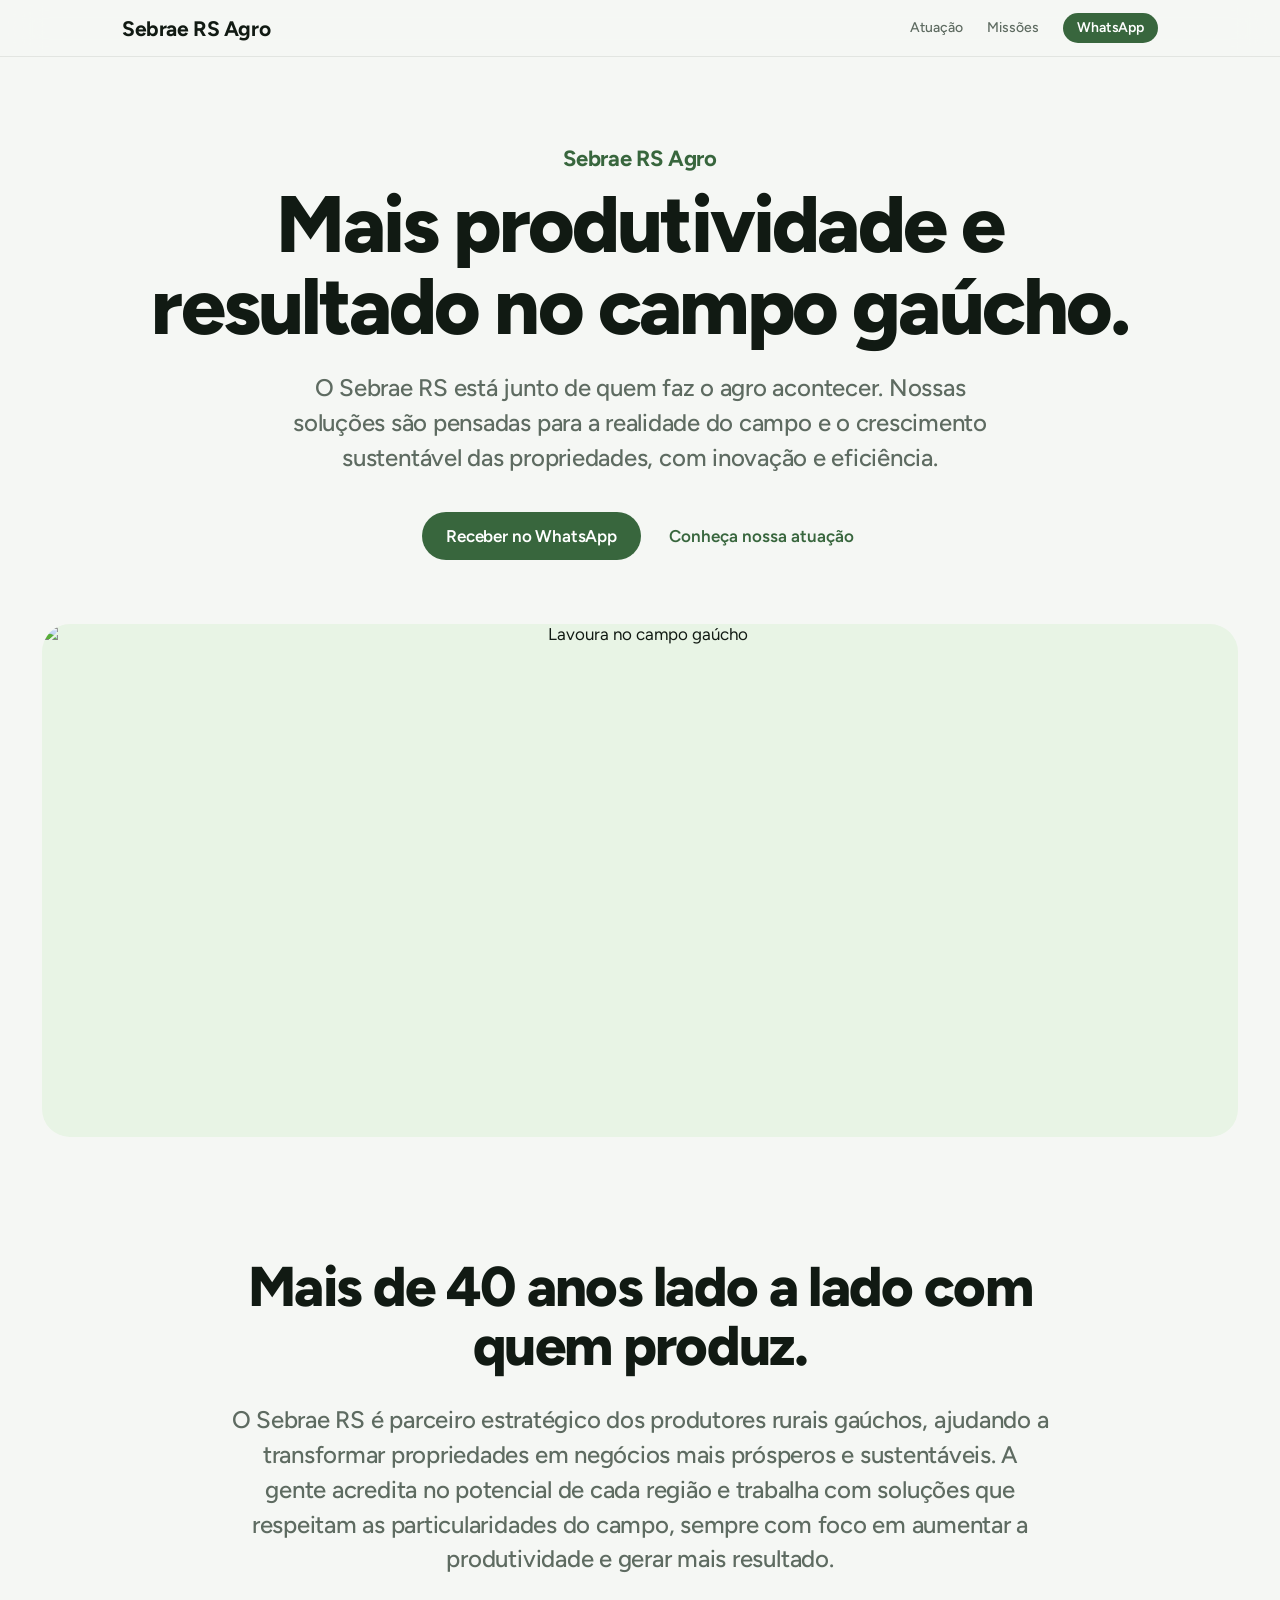
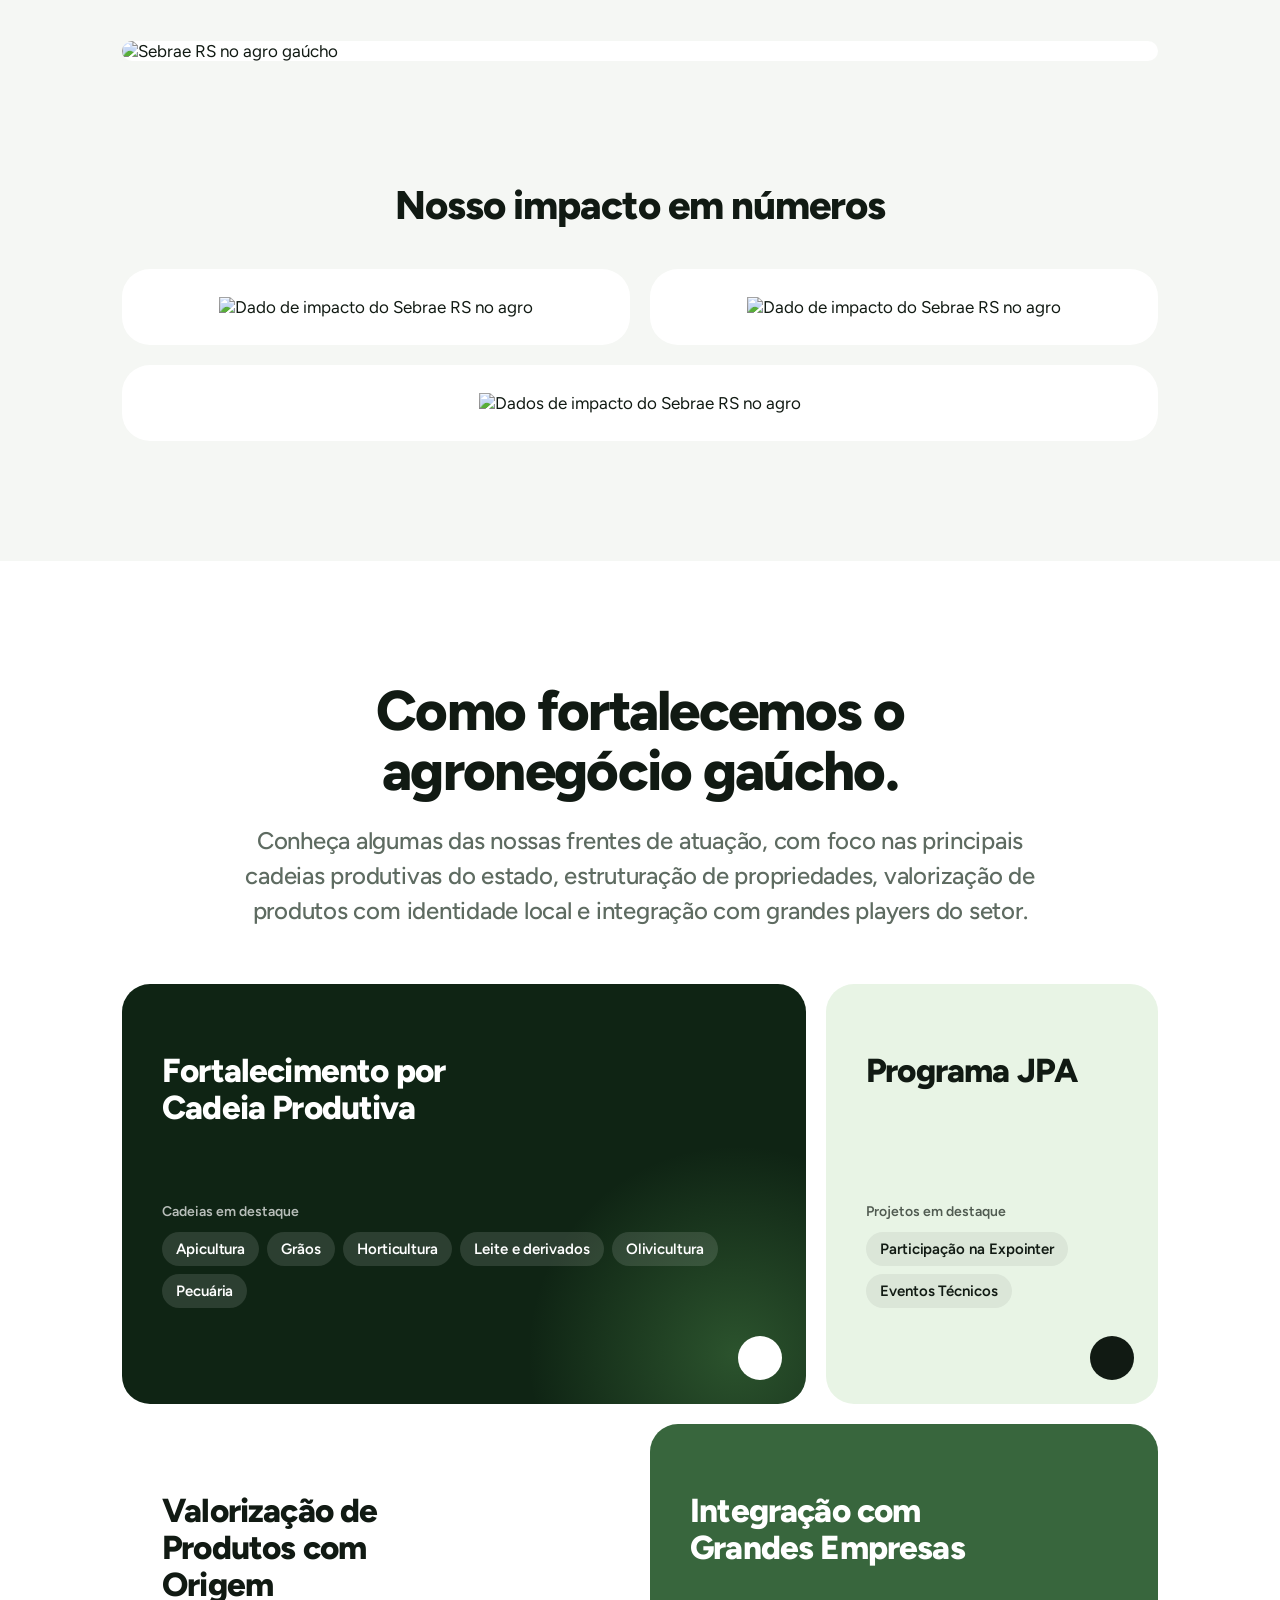
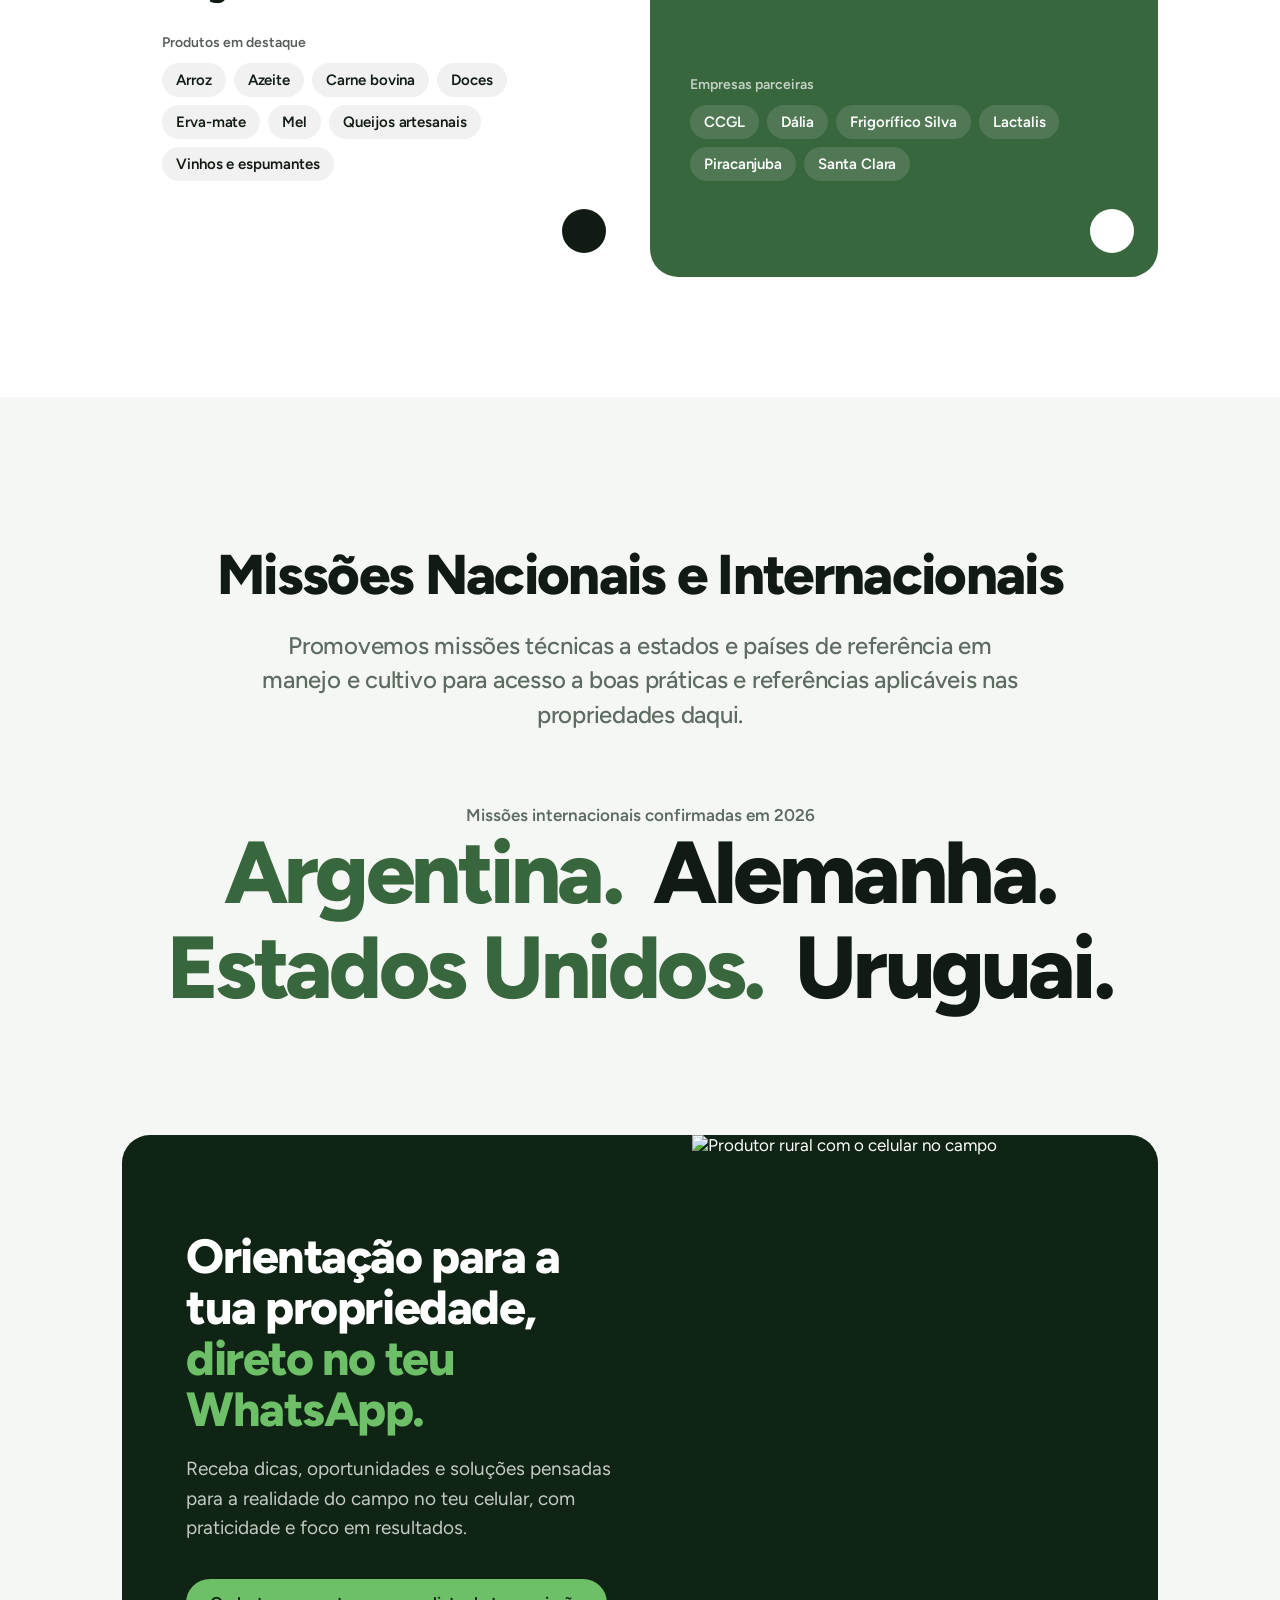
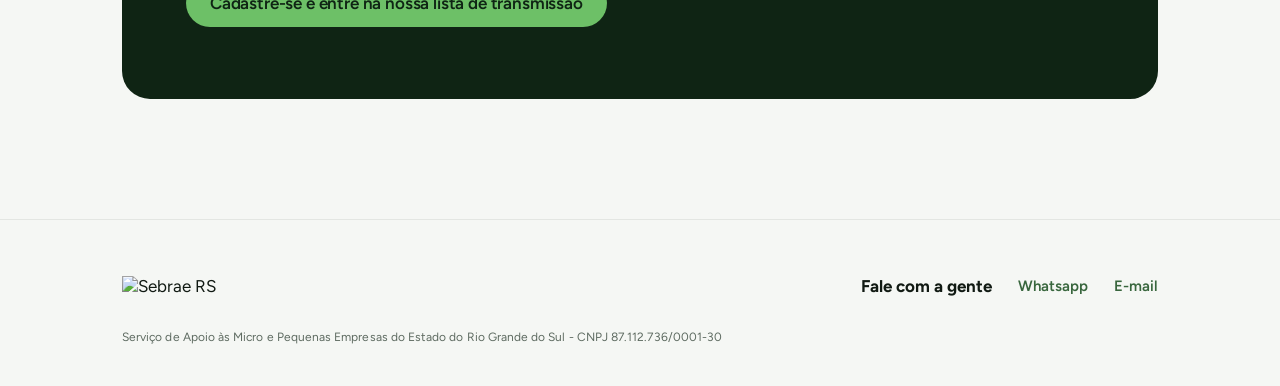
==== index.html @ f60aa575 "Add files via upload" ====
<!DOCTYPE html>
<html lang="pt-BR">
<head>
  <meta charset="UTF-8">
  <meta name="viewport" content="width=device-width, initial-scale=1">
  <title>Sebrae RS Agro</title>
  <meta name="description" content="Mais produtividade e resultado no campo gaúcho. O Sebrae RS está junto de quem faz o agro acontecer.">
  <link rel="preconnect" href="https://fonts.googleapis.com">
  <link rel="stylesheet" href="https://cdn.jsdelivr.net/npm/@phosphor-icons/web@2.1.1/src/regular/style.css">
  <link rel="stylesheet" href="https://cdn.jsdelivr.net/npm/@phosphor-icons/web@2.1.1/src/fill/style.css">
  <link rel="stylesheet" href="assets/css/style.css">
</head>
<body>
<div class="agr-lp">

  <!-- NAV LOCAL -->
  <nav class="agr-nav" aria-label="Navegação da página">
    <div class="agr-wrap agr-nav__in">
      <span class="agr-nav__title">Sebrae RS Agro</span>
      <div class="agr-nav__links">
        <a href="#agr-atuacao">Atuação</a>
        <a href="#agr-missoes">Missões</a>
        <a class="agr-btn" href="#agr-whatsapp">WhatsApp</a>
      </div>
    </div>
  </nav>

  <!-- HERO -->
  <header class="agr-hero">
    <div class="agr-wrap">
      <p class="agr-kicker">Sebrae RS Agro</p>
      <h1 class="agr-display">Mais produtividade e resultado no campo gaúcho.</h1>
      <p class="agr-lead">O Sebrae RS está junto de quem faz o agro acontecer. Nossas soluções são pensadas para a realidade do campo e o crescimento sustentável das propriedades, com inovação e eficiência.</p>
      <div class="agr-hero__ctas">
        <a class="agr-btn" href="#agr-whatsapp">Receber no WhatsApp</a>
        <a class="agr-link" href="#agr-atuacao"><span>Conheça nossa atuação</span><i class="ph ph-caret-right"></i></a>
      </div>
    </div>
    <div class="agr-hero__media">
      <div class="agr-hero__img">
        <img src="https://conhecimento.sebraers.com.br/wp-content/uploads/2026/08/AdobeStock_162456369-02-1.png" alt="Lavoura no campo gaúcho" fetchpriority="high">
      </div>
    </div>
  </header>

  <!-- 40 ANOS -->
  <section class="agr-sec">
    <div class="agr-wrap">
      <div class="agr-about__text agr-center agr-reveal">
        <h2 class="agr-title">Mais de 40 anos lado a lado com quem produz.</h2>
        <p class="agr-lead">O Sebrae RS é parceiro estratégico dos produtores rurais gaúchos, ajudando a transformar propriedades em negócios mais prósperos e sustentáveis. A gente acredita no potencial de cada região e trabalha com soluções que respeitam as particularidades do campo, sempre com foco em aumentar a produtividade e gerar mais resultado.</p>
      </div>
      <div class="agr-about__img" data-agr-anim>
        <img src="https://conhecimento.sebraers.com.br/wp-content/uploads/2025/11/agro_assets-01.png" alt="Sebrae RS no agro gaúcho" loading="lazy">
      </div>
    </div>
  </section>

  <!-- NÚMEROS -->
  <section class="agr-sec agr-sec--tight agr-numbers">
    <div class="agr-wrap">
      <h3 class="agr-reveal">Nosso impacto em números</h3>
      <div class="agr-numbers__grid">
        <div class="agr-numbers__tile agr-spot" data-agr-anim data-reverse><img src="https://conhecimento.sebraers.com.br/wp-content/uploads/2025/11/agro_dados-21.png" alt="Dado de impacto do Sebrae RS no agro" loading="lazy"></div>
        <div class="agr-numbers__tile agr-spot" data-agr-anim data-delay=".45"><img src="https://conhecimento.sebraers.com.br/wp-content/uploads/2025/11/agro_dados-22.png" alt="Dado de impacto do Sebrae RS no agro" loading="lazy"></div>
        <div class="agr-numbers__tile agr-numbers__tile--wide agr-spot" data-agr-anim data-reverse><img src="https://conhecimento.sebraers.com.br/wp-content/uploads/2025/11/agro_dados-23-1-1-1024x527.png" alt="Dados de impacto do Sebrae RS no agro" loading="lazy"></div>
      </div>
    </div>
  </section>

  <!-- FRENTES -->
  <section class="agr-sec" id="agr-atuacao" style="background:var(--agr-surface)">
    <div class="agr-wrap">
      <div class="agr-fronts__head agr-center agr-reveal">
        <h2 class="agr-title">Como fortalecemos o agronegócio gaúcho.</h2>
        <p class="agr-lead">Conheça algumas das nossas frentes de atuação, com foco nas principais cadeias produtivas do estado, estruturação de propriedades, valorização de produtos com identidade local e integração com grandes players do setor.</p>
      </div>

      <div class="agr-bento">
        <article class="agr-tile agr-tile--a agr-spot" data-agr-anim data-reverse>
          <i class="ph ph-plant agr-tile__icon" aria-hidden="true"></i>
          <h3>Fortalecimento por Cadeia Produtiva</h3>
          <p class="agr-tile__label">Cadeias em destaque</p>
          <ul class="agr-chips"><li>Apicultura</li><li>Grãos</li><li>Horticultura</li><li>Leite e derivados</li><li>Olivicultura</li><li>Pecuária</li></ul>
          <button class="agr-plus" data-sheet="agr-s1" aria-label="Saiba mais sobre Fortalecimento por Cadeia Produtiva"><i class="ph ph-plus"></i></button>
        </article>

        <article class="agr-tile agr-tile--b agr-spot" data-agr-anim data-delay=".45">
          <i class="ph ph-handshake agr-tile__icon" aria-hidden="true"></i>
          <h3>Programa JPA</h3>
          <p class="agr-tile__label">Projetos em destaque</p>
          <ul class="agr-chips"><li>Participação na Expointer</li><li>Eventos Técnicos</li></ul>
          <button class="agr-plus" data-sheet="agr-s2" aria-label="Saiba mais sobre o Programa JPA"><i class="ph ph-plus"></i></button>
        </article>

        <article class="agr-tile agr-tile--c agr-spot" data-agr-anim data-reverse>
          <i class="ph ph-seal-check agr-tile__icon" aria-hidden="true"></i>
          <h3>Valorização de Produtos com Origem</h3>
          <p class="agr-tile__label">Produtos em destaque</p>
          <ul class="agr-chips"><li>Arroz</li><li>Azeite</li><li>Carne bovina</li><li>Doces</li><li>Erva-mate</li><li>Mel</li><li>Queijos artesanais</li><li>Vinhos e espumantes</li></ul>
          <button class="agr-plus" data-sheet="agr-s3" aria-label="Saiba mais sobre Valorização de Produtos com Origem"><i class="ph ph-plus"></i></button>
        </article>

        <article class="agr-tile agr-tile--d agr-spot" data-agr-anim data-delay=".45">
          <i class="ph ph-buildings agr-tile__icon" aria-hidden="true"></i>
          <h3>Integração com Grandes Empresas</h3>
          <p class="agr-tile__label">Empresas parceiras</p>
          <ul class="agr-chips"><li>CCGL</li><li>Dália</li><li>Frigorífico Silva</li><li>Lactalis</li><li>Piracanjuba</li><li>Santa Clara</li></ul>
          <button class="agr-plus" data-sheet="agr-s4" aria-label="Saiba mais sobre Integração com Grandes Empresas"><i class="ph ph-plus"></i></button>
        </article>
      </div>
    </div>
  </section>

  <!-- PAINÉIS DE DETALHE -->
  <dialog class="agr-sheet" id="agr-s1" aria-labelledby="agr-s1-t"><div class="agr-sheet__in">
    <button class="agr-sheet__close" aria-label="Fechar"><i class="ph ph-x"></i></button>
    <i class="ph ph-plant agr-sheet__icon" aria-hidden="true"></i>
    <h3 id="agr-s1-t">Fortalecimento por Cadeia Produtiva</h3>
    <p>Atuamos em cadeias estratégicas como leite, apicultura, hortifruti e grãos, promovendo inovação, sustentabilidade e acesso a mercados. Nossos projetos fortalecem territórios por meio da organização produtiva e da conexão com oportunidades.</p>
    <h4>Cadeias em destaque</h4>
    <ul class="agr-chips"><li>Apicultura</li><li>Grãos</li><li>Horticultura</li><li>Leite e derivados</li><li>Olivicultura</li><li>Pecuária</li></ul>
  </div></dialog>

  <dialog class="agr-sheet" id="agr-s2" aria-labelledby="agr-s2-t"><div class="agr-sheet__in">
    <button class="agr-sheet__close" aria-label="Fechar"><i class="ph ph-x"></i></button>
    <i class="ph ph-handshake agr-sheet__icon" aria-hidden="true"></i>
    <h3 id="agr-s2-t">Programa JPA</h3>
    <p>Por meio do programa Juntos pelo Agro, impulsionamos a competitividade do agro gaúcho por meio de eventos técnicos e participações em feiras, levando gestão e inovação para os pequenos produtores.</p>
    <h4>Projetos em destaque</h4>
    <ul class="agr-chips"><li>Participação na Expointer</li><li>Eventos Técnicos</li></ul>
  </div></dialog>

  <dialog class="agr-sheet" id="agr-s3" aria-labelledby="agr-s3-t"><div class="agr-sheet__in">
    <button class="agr-sheet__close" aria-label="Fechar"><i class="ph ph-x"></i></button>
    <i class="ph ph-seal-check agr-sheet__icon" aria-hidden="true"></i>
    <h3 id="agr-s3-t">Valorização de Produtos com Origem</h3>
    <p>Apoiamos o desenvolvimento de Indicações Geográficas no RS, promovendo reconhecimento, diferencial competitivo e pertencimento territorial. São produtos com identidade, cultura, que geram valor agregado através da origem e da qualidade.</p>
    <h4>Produtos em destaque</h4>
    <ul class="agr-chips"><li>Arroz</li><li>Azeite</li><li>Carne bovina</li><li>Doces</li><li>Erva-mate</li><li>Mel</li><li>Queijos artesanais</li><li>Vinhos e espumantes</li></ul>
  </div></dialog>

  <dialog class="agr-sheet" id="agr-s4" aria-labelledby="agr-s4-t"><div class="agr-sheet__in">
    <button class="agr-sheet__close" aria-label="Fechar"><i class="ph ph-x"></i></button>
    <i class="ph ph-buildings agr-sheet__icon" aria-hidden="true"></i>
    <h3 id="agr-s4-t">Integração com Grandes Empresas</h3>
    <p>Conectamos pequenos produtores a grandes empresas por meio de projetos de encadeamento produtivo. Essa atuação fortalece cadeias, promove desenvolvimento regional e gera oportunidades sustentáveis e colaborativas nos territórios.</p>
    <h4>Empresas parceiras</h4>
    <ul class="agr-chips"><li>CCGL</li><li>Dália</li><li>Frigorífico Silva</li><li>Lactalis</li><li>Piracanjuba</li><li>Santa Clara</li></ul>
  </div></dialog>

  <!-- MISSÕES -->
  <section class="agr-sec agr-missions" id="agr-missoes">
    <div class="agr-wrap">
      <div class="agr-reveal">
        <i class="ph ph-airplane-tilt agr-missions__icon" aria-hidden="true"></i>
        <h2 class="agr-title">Missões Nacionais e Internacionais</h2>
        <p class="agr-lead">Promovemos missões técnicas a estados e países de referência em manejo e cultivo para acesso a boas práticas e referências aplicáveis nas propriedades daqui.</p>
      </div>
      <p class="agr-missions__label">Missões internacionais confirmadas em 2026</p>
      <ul class="agr-countries" aria-label="Argentina, Alemanha, Estados Unidos e Uruguai">
        <li style="--i:0">Argentina.</li>
        <li style="--i:1">Alemanha.</li>
        <li style="--i:2">Estados Unidos.</li>
        <li style="--i:3">Uruguai.</li>
      </ul>
    </div>
  </section>

  <!-- WHATSAPP -->
  <section class="agr-sec agr-sec--tight" id="agr-whatsapp">
    <div class="agr-wrap">
      <div class="agr-wpp__card agr-wpp agr-spot" data-agr-anim>
        <div class="agr-wpp__text">
          <i class="ph ph-whatsapp-logo agr-wpp__icon" aria-hidden="true"></i>
          <h2>Orientação para a tua propriedade, <span>direto no teu WhatsApp.</span></h2>
          <p>Receba dicas, oportunidades e soluções pensadas para a realidade do campo no teu celular, com praticidade e foco em resultados.</p>
          <!-- TROCAR o href pelo link da lista de transmissão (no original está "#") -->
          <a class="agr-btn agr-btn--light" href="#">Cadastre-se e entre na nossa lista de transmissão</a>
        </div>
        <div class="agr-wpp__media">
          <img src="https://conhecimento.sebraers.com.br/wp-content/uploads/2025/11/FA3_7654-04-1-1024x1024.png" alt="Produtor rural com o celular no campo" loading="lazy">
        </div>
      </div>
    </div>
  </section>

  <!-- RODAPÉ -->
  <footer class="agr-foot">
    <div class="agr-wrap">
      <div class="agr-foot__top">
        <div class="agr-foot__logo"><img src="https://conhecimento.sebraers.com.br/wp-content/uploads/2024/04/sebrae-logo-1024x489.png" alt="Sebrae RS" loading="lazy"></div>
        <div class="agr-foot__contact">
          <h2>Fale com a gente</h2>
          <a href="https://api.whatsapp.com/send?1=pt_BR&phone=555132165000" target="_blank" rel="noopener"><i class="ph ph-whatsapp-logo"></i>Whatsapp</a>
          <a href="mailto:relacionamento@sebraers.com.br"><i class="ph ph-envelope-simple"></i>E-mail</a>
        </div>
      </div>
      <p class="agr-foot__legal">Serviço de Apoio às Micro e Pequenas Empresas do Estado do Rio Grande do Sul - CNPJ 87.112.736/0001-30</p>
    </div>
  </footer>
</div>

<script src="https://cdn.jsdelivr.net/npm/gsap@3.12.5/dist/gsap.min.js"></script>
<script src="https://cdn.jsdelivr.net/npm/gsap@3.12.5/dist/ScrollTrigger.min.js"></script>
<script src="assets/js/main.js"></script>
</body>
</html>
---- assets/css/style.css ----
/* LP Agro Sebrae RS · estilos (escopo .agr-*) */
@import url('https://fonts.googleapis.com/css2?family=Figtree:wght@400;500;600;700;800&display=swap');

.agr-lp{
  --agr-green:#6DC067;
  --agr-forest:#38663D;
  --agr-forest-hover:#2E5733;
  --agr-deep:#0F2414;
  --agr-mint:#E8F4E5;
  --agr-bg:#F5F7F4;
  --agr-surface:#FFFFFF;
  --agr-ink:#111A13;
  --agr-muted:#5E6B61;
  --agr-faint:#A9B3AB;
  --agr-radius:28px;
  --agr-ease:cubic-bezier(.22,1,.36,1);
  --agr-spring:cubic-bezier(.34,1.2,.64,1);
  font-family:'Figtree',-apple-system,BlinkMacSystemFont,system-ui,sans-serif !important;
  color:var(--agr-ink);
  background:var(--agr-bg);
  -webkit-font-smoothing:antialiased;
  overflow-x:clip;
  font-size:17px;
}
.agr-lp *,.agr-lp *::before,.agr-lp *::after{box-sizing:border-box}
.agr-lp h1,.agr-lp h2,.agr-lp h3,.agr-lp h4,.agr-lp p{margin:0;font-family:inherit !important}
.agr-lp img{display:block;max-width:100%;height:auto}
.agr-lp a{text-decoration:none !important}
.agr-lp ul{list-style:none;margin:0;padding:0}
.agr-wrap{width:100%;max-width:1080px;margin:0 auto;padding:0 22px}

/* Tipografia com tracking por tamanho */
.agr-lp .agr-display{font-size:clamp(40px,7vw,80px) !important;line-height:1.02 !important;font-weight:800 !important;letter-spacing:-.035em;color:var(--agr-ink) !important}
.agr-lp .agr-title{font-size:clamp(34px,5vw,56px) !important;line-height:1.06 !important;font-weight:800 !important;letter-spacing:-.03em;color:var(--agr-ink) !important}
.agr-lp .agr-lead{font-size:clamp(19px,2vw,24px) !important;line-height:1.45 !important;font-weight:500 !important;letter-spacing:-.01em;color:var(--agr-muted) !important}
.agr-lp .agr-kicker{font-size:clamp(19px,1.8vw,22px) !important;font-weight:700 !important;letter-spacing:-.01em;color:var(--agr-forest) !important;margin-bottom:12px}
.agr-center{text-align:center;margin-left:auto;margin-right:auto}

/* Botões */
.agr-lp .agr-btn{
  display:inline-flex;align-items:center;justify-content:center;gap:8px;
  padding:14px 24px;border-radius:999px;border:0;cursor:pointer;
  font:600 17px/1.2 'Figtree',-apple-system,sans-serif !important;letter-spacing:-.01em;
  background:var(--agr-forest) !important;color:#fff !important;
  transition:background-color .2s,transform .1s ease-out;
  -webkit-tap-highlight-color:transparent;
}
.agr-lp .agr-btn:hover{background:var(--agr-forest-hover) !important}
.agr-lp .agr-btn:active{transform:scale(.97)}
.agr-lp .agr-btn--light{background:var(--agr-green) !important;color:var(--agr-deep) !important}
.agr-lp .agr-btn--light:hover{background:#80CB7A !important}
.agr-lp .agr-link{display:inline-flex;align-items:center;gap:4px;font-weight:600;font-size:17px;color:var(--agr-forest) !important}
.agr-lp .agr-link i{font-size:15px;transition:transform .3s var(--agr-ease)}
.agr-lp .agr-link:hover i{transform:translateX(3px)}
.agr-lp .agr-link:hover span{text-decoration:underline;text-underline-offset:3px}
.agr-lp .agr-btn:focus-visible,.agr-lp .agr-link:focus-visible,.agr-lp .agr-plus:focus-visible,.agr-lp .agr-nav a:focus-visible{outline:3px solid var(--agr-green);outline-offset:3px}

/* Nav local fosca */
.agr-nav{position:sticky;top:0;z-index:40;
  background:rgba(245,247,244,.72);
  -webkit-backdrop-filter:saturate(180%) blur(20px);backdrop-filter:saturate(180%) blur(20px);
  border-bottom:1px solid rgba(17,26,19,.08)}
.agr-nav__in{display:flex;align-items:center;justify-content:space-between;height:56px}
.agr-lp .agr-nav__title{font-size:21px;font-weight:700;letter-spacing:-.02em;color:var(--agr-ink) !important}
.agr-nav__links{display:flex;align-items:center;gap:24px}
.agr-lp .agr-nav__links>a:not(.agr-btn){font-size:14px;font-weight:500;color:var(--agr-muted) !important;transition:color .2s}
.agr-lp .agr-nav__links>a:not(.agr-btn):hover{color:var(--agr-ink) !important}
.agr-lp .agr-nav .agr-btn{padding:7px 14px;font-size:14px !important}

/* Hero */
.agr-hero{padding:88px 0 0;text-align:center}
.agr-lp .agr-hero .agr-lead{max-width:720px;margin:24px auto 0}
.agr-hero__ctas{display:flex;align-items:center;justify-content:center;gap:28px;flex-wrap:wrap;margin-top:36px}
.agr-hero__media{margin:64px auto 0;max-width:1240px;padding:0 22px}
.agr-hero__img{aspect-ratio:21/9;border-radius:var(--agr-radius);overflow:hidden;background:var(--agr-mint)}
.agr-hero__img img{width:100%;height:100%;object-fit:cover}

/* Seções */
.agr-sec{padding:120px 0}
.agr-sec--tight{padding-top:0}

/* 40 anos */
.agr-about__text{max-width:820px}
.agr-lp .agr-about__text .agr-lead{margin-top:28px}
.agr-about__img{margin-top:64px;border-radius:var(--agr-radius);overflow:hidden;background:var(--agr-surface)}
.agr-about__img img{width:100%}

/* Números */
.agr-lp .agr-numbers h3{font-size:clamp(28px,3.4vw,40px) !important;font-weight:800 !important;letter-spacing:-.025em;text-align:center;margin-bottom:40px;color:var(--agr-ink) !important}
.agr-numbers__grid{display:grid;grid-template-columns:1fr 1fr;gap:20px}
.agr-numbers__tile{background:var(--agr-surface);border-radius:var(--agr-radius);padding:28px;display:grid;place-items:center}
.agr-numbers__tile--wide{grid-column:1 / -1}

/* Frentes: bento */
.agr-fronts__head{max-width:820px;margin-bottom:56px}
.agr-lp .agr-fronts__head .agr-lead{margin-top:24px}
.agr-bento{display:grid;grid-template-columns:repeat(6,1fr);gap:20px}
.agr-tile{position:relative;border-radius:var(--agr-radius);padding:40px 40px 96px;overflow:hidden;min-height:420px;
  display:flex;flex-direction:column;background:var(--agr-surface);color:var(--agr-ink)}
.agr-tile--a{grid-column:span 4;background:var(--agr-deep);color:#fff}
.agr-tile--b{grid-column:span 2;background:var(--agr-mint)}
.agr-tile--c{grid-column:span 3}
.agr-tile--d{grid-column:span 3;background:var(--agr-forest);color:#fff}
.agr-tile__icon{font-size:44px;margin-bottom:28px;color:var(--agr-forest)}
.agr-tile--a .agr-tile__icon,.agr-tile--d .agr-tile__icon{color:var(--agr-green)}
.agr-lp .agr-tile h3{font-size:clamp(26px,2.6vw,34px) !important;line-height:1.1 !important;font-weight:800 !important;letter-spacing:-.025em;color:inherit !important;max-width:14ch}
.agr-lp .agr-tile__label{margin-top:auto;padding-top:32px;font-size:14px !important;font-weight:600 !important;opacity:.7;margin-bottom:12px}
.agr-tile .agr-chips li{background:rgba(17,26,19,.06)}
.agr-tile--a .agr-chips li,.agr-tile--d .agr-chips li{background:rgba(255,255,255,.12);color:#fff}
.agr-tile--a::after{z-index:0;content:"";position:absolute;right:-140px;bottom:-160px;width:420px;height:420px;border-radius:50%;
  background:radial-gradient(circle,rgba(109,192,103,.30),transparent 70%);pointer-events:none}
.agr-chips{display:flex;flex-wrap:wrap;gap:8px}
.agr-chips li{padding:8px 14px;border-radius:999px;font-size:15px;font-weight:600;letter-spacing:-.005em}
.agr-lp .agr-plus{
  position:absolute;right:24px;bottom:24px;width:44px;height:44px;border-radius:50%;border:0;cursor:pointer;
  display:grid;place-items:center;font-size:22px;
  background:var(--agr-ink);color:#fff;
  transition:transform .1s ease-out,background-color .2s;-webkit-tap-highlight-color:transparent}
.agr-lp .agr-plus:hover{background:#26332A}
.agr-lp .agr-plus:active{transform:scale(.92)}
.agr-lp .agr-tile--a .agr-plus,.agr-lp .agr-tile--d .agr-plus{background:#fff;color:var(--agr-ink)}
.agr-lp .agr-tile--a .agr-plus:hover,.agr-lp .agr-tile--d .agr-plus:hover{background:var(--agr-mint)}

/* Spotlight (adaptado do SpotlightCard do React Bits) */
.agr-spot{--mouse-x:50%;--mouse-y:50%;--spotlight-color:rgba(109,192,103,.28);isolation:isolate}
.agr-spot::before{content:"";position:absolute;inset:0;z-index:0;pointer-events:none;border-radius:inherit;
  background:radial-gradient(circle at var(--mouse-x) var(--mouse-y),var(--spotlight-color),transparent 80%);
  opacity:0;transition:opacity .5s ease}
.agr-spot:hover::before,.agr-spot:focus-within::before{opacity:.6}
.agr-spot>*{position:relative;z-index:1}
.agr-spot>.agr-plus{position:absolute;z-index:2}
.agr-tile--a.agr-spot,.agr-tile--d.agr-spot,.agr-wpp__card.agr-spot{--spotlight-color:rgba(109,192,103,.55)}
.agr-numbers__tile{position:relative;overflow:hidden}

/* Painel (dialog) */
.agr-sheet{border:0;padding:0;margin:auto;width:min(720px,calc(100% - 32px));max-height:calc(100dvh - 64px);
  border-radius:var(--agr-radius);background:var(--agr-surface);color:var(--agr-ink);
  box-shadow:0 40px 100px -30px rgba(15,36,20,.45);overflow:auto;
  font-family:'Figtree',-apple-system,sans-serif}
.agr-sheet::backdrop{background:rgba(15,36,20,.35);-webkit-backdrop-filter:blur(14px);backdrop-filter:blur(14px)}
.agr-sheet[open]{animation:agr-sheet-in .5s var(--agr-spring)}
.agr-sheet.is-closing{animation:agr-sheet-out .22s ease-in forwards}
.agr-sheet[open]::backdrop{animation:agr-fade .3s ease}
.agr-sheet.is-closing::backdrop{animation:agr-fade .22s ease reverse forwards}
.agr-sheet__in{padding:56px 56px 48px;position:relative}
.agr-sheet__icon{font-size:48px;color:var(--agr-forest);margin-bottom:20px}
.agr-sheet h3{font-size:clamp(28px,3.4vw,40px);line-height:1.08;font-weight:800;letter-spacing:-.03em;margin:0}
.agr-sheet p{margin:20px 0 0;font-size:19px;line-height:1.6;color:var(--agr-muted);letter-spacing:-.005em}
.agr-sheet h4{margin:36px 0 14px;font-size:15px;font-weight:700;color:var(--agr-forest)}
.agr-sheet .agr-chips li{background:var(--agr-mint);color:var(--agr-ink)}
.agr-sheet__close{position:absolute;top:18px;right:18px;width:40px;height:40px;border-radius:50%;border:0;cursor:pointer;
  display:grid;place-items:center;font-size:20px;background:rgba(17,26,19,.07);color:var(--agr-ink);transition:background-color .2s,transform .1s ease-out}
.agr-sheet__close:hover{background:rgba(17,26,19,.12)}
.agr-sheet__close:active{transform:scale(.92)}
.agr-sheet__close:focus-visible{outline:3px solid var(--agr-green);outline-offset:2px}

/* Missões */
.agr-missions{text-align:center}
.agr-missions__icon{font-size:52px;color:var(--agr-forest);margin-bottom:24px;display:inline-block}
.agr-lp .agr-missions .agr-lead{max-width:760px;margin:24px auto 0}
.agr-lp .agr-missions__label{margin-top:72px;font-size:17px !important;font-weight:600 !important;color:var(--agr-muted) !important}
.agr-countries{margin-top:16px;display:flex;flex-wrap:wrap;justify-content:center;gap:0 .35em;
  font-size:clamp(40px,7vw,88px);font-weight:800;letter-spacing:-.04em;line-height:1.08}
.agr-countries li{color:var(--agr-faint);transition:color .8s var(--agr-ease);transition-delay:calc(var(--i) * 180ms)}
.agr-countries.is-visible li{color:var(--agr-ink)}
.agr-countries.is-visible li:nth-child(odd){color:var(--agr-forest)}

/* WhatsApp */
.agr-wpp__card{border-radius:var(--agr-radius);background:var(--agr-deep);color:#fff;overflow:hidden;
  display:grid;grid-template-columns:1.1fr .9fr;align-items:center}
.agr-wpp__text{padding:72px 64px}
.agr-wpp__icon{font-size:48px;color:var(--agr-green);margin-bottom:24px;display:block}
.agr-lp .agr-wpp h2{font-size:clamp(32px,4vw,48px) !important;line-height:1.06 !important;font-weight:800 !important;letter-spacing:-.03em;color:#fff !important}
.agr-lp .agr-wpp h2 span{color:var(--agr-green)}
.agr-lp .agr-wpp p{margin-top:20px;font-size:19px !important;line-height:1.55 !important;color:rgba(255,255,255,.76) !important;max-width:44ch}
.agr-wpp .agr-btn{margin-top:36px}
.agr-wpp__media{align-self:stretch;min-height:420px}
.agr-wpp__media img{width:100%;height:100%;object-fit:cover}

/* Rodapé */
.agr-foot{padding:56px 0 40px;border-top:1px solid rgba(17,26,19,.08)}
.agr-foot__top{display:flex;align-items:center;justify-content:space-between;gap:28px;flex-wrap:wrap}
.agr-foot__logo img{width:132px}
.agr-foot__contact{display:flex;align-items:center;gap:20px;flex-wrap:wrap}
.agr-lp .agr-foot__contact h2{font-size:17px !important;font-weight:700 !important;color:var(--agr-ink) !important}
.agr-lp .agr-foot__contact a{display:inline-flex;align-items:center;gap:6px;font-size:15px;font-weight:600;color:var(--agr-forest) !important}
.agr-lp .agr-foot__contact a i{font-size:19px}
.agr-lp .agr-foot__contact a:hover{text-decoration:underline !important;text-underline-offset:3px}
.agr-lp .agr-foot__legal{margin-top:32px;font-size:12px !important;line-height:1.5 !important;color:var(--agr-muted) !important;letter-spacing:.005em}

/* Motion */
@keyframes agr-rise{from{opacity:0;transform:translateY(20px)}to{opacity:1;transform:none}}
@keyframes agr-sheet-in{from{opacity:0;transform:scale(.94) translateY(16px)}to{opacity:1;transform:none}}
@keyframes agr-sheet-out{to{opacity:0;transform:scale(.96) translateY(8px)}}
@keyframes agr-fade{from{opacity:0}to{opacity:1}}
@keyframes agr-grow{from{transform:scale(.9);border-radius:48px}to{transform:scale(1);border-radius:var(--agr-radius)}}
.agr-hero .agr-kicker,.agr-hero .agr-display,.agr-hero .agr-lead,.agr-hero__ctas{opacity:0;animation:agr-rise 1s var(--agr-ease) forwards}
.agr-hero .agr-display{animation-delay:.08s}
.agr-hero .agr-lead{animation-delay:.16s}
.agr-hero__ctas{animation-delay:.24s}
.agr-reveal{opacity:0;transform:translateY(32px);transition:opacity 1s var(--agr-ease),transform 1s var(--agr-ease);transition-delay:calc(var(--i,0) * 90ms)}
.agr-reveal.is-visible{opacity:1;transform:none}
/* Imagem do hero cresce conforme entra na tela (só em navegadores com scroll-driven animations) */
@supports (animation-timeline:view()){
  .agr-hero__img{animation:agr-grow linear both;animation-timeline:view();animation-range:entry 0% cover 45%}
}

@media (prefers-reduced-motion:reduce){
  .agr-hero .agr-kicker,.agr-hero .agr-display,.agr-hero .agr-lead,.agr-hero__ctas{animation:none;opacity:1}
  .agr-hero__img{animation:none !important}
  .agr-reveal{opacity:1;transform:none;transition:opacity .3s}
  .agr-sheet[open],.agr-sheet.is-closing{animation:agr-fade .2s ease}
  .agr-sheet.is-closing{animation-direction:reverse}
  .agr-countries li{transition-delay:0s !important}
}
@media (prefers-reduced-transparency:reduce){
  .agr-nav{background:var(--agr-bg);-webkit-backdrop-filter:none;backdrop-filter:none}
  .agr-sheet::backdrop{background:rgba(15,36,20,.6);-webkit-backdrop-filter:none;backdrop-filter:none}
}

/* Responsivo */
@media (max-width:1024px){
  .agr-bento{grid-template-columns:1fr 1fr}
  .agr-tile--a,.agr-tile--b,.agr-tile--c,.agr-tile--d{grid-column:span 1}
  .agr-tile--a{grid-column:1 / -1}
  .agr-tile--d{grid-column:1 / -1}
  .agr-wpp__card{grid-template-columns:1fr}
  .agr-wpp__media{order:-1;min-height:0;max-height:380px}
}
@media (max-width:767px){
  .agr-wrap{padding:0 16px}
  .agr-nav__links>a:not(.agr-btn){display:none}
  .agr-hero{padding-top:56px}
  .agr-hero__ctas{flex-direction:column;gap:18px}
  .agr-hero__media{margin-top:44px;padding:0 16px}
  .agr-hero__img{aspect-ratio:4/5}
  .agr-sec{padding:80px 0}
  .agr-sec--tight{padding-top:0}
  .agr-about__img{margin-top:40px}
  .agr-numbers__grid{grid-template-columns:1fr}
  .agr-bento{grid-template-columns:1fr;gap:14px}
  .agr-tile,.agr-tile--a,.agr-tile--d{grid-column:auto;min-height:0;padding:32px 28px 88px}
  .agr-sheet__in{padding:48px 24px 36px}
  .agr-missions__label{margin-top:48px}
  .agr-wpp__text{padding:40px 28px 48px}
  .agr-lp .agr-wpp .agr-btn{white-space:normal;text-align:left}
  .agr-foot__top{flex-direction:column;align-items:flex-start}
}
body{margin:0}
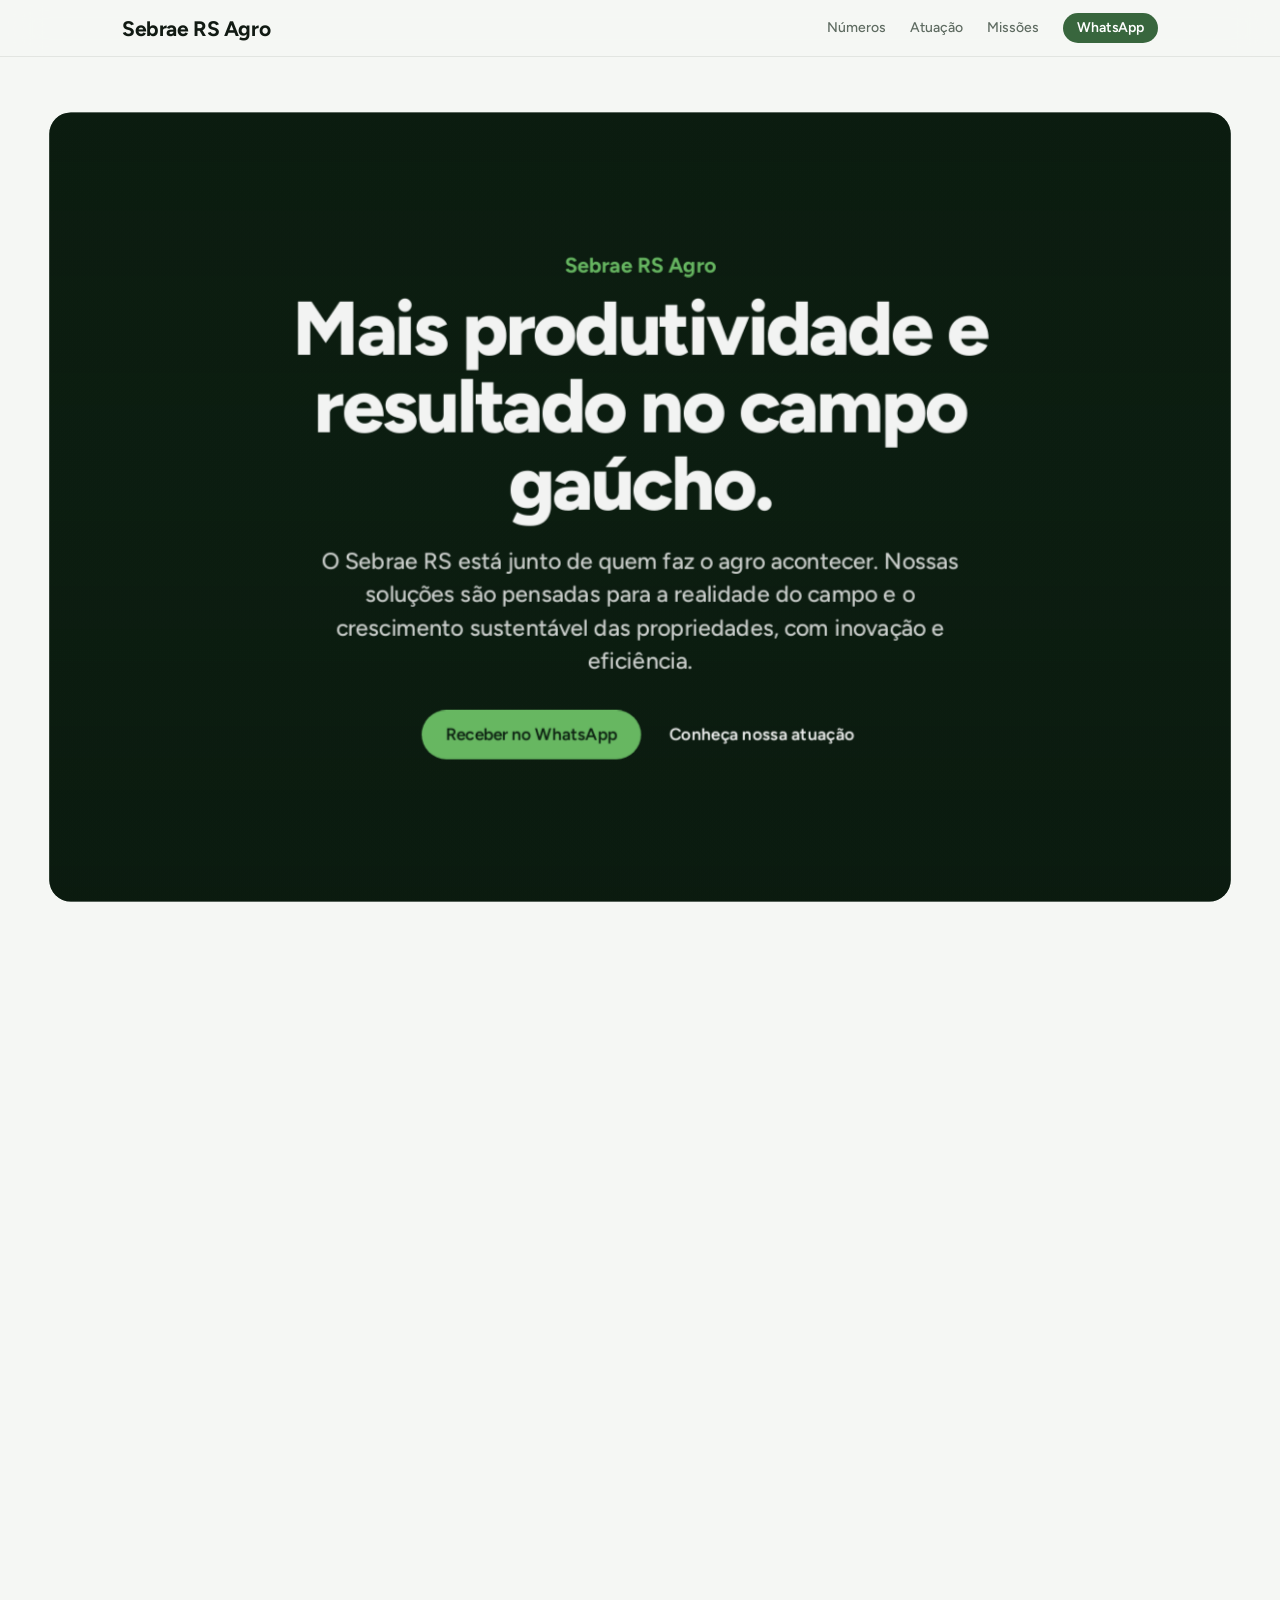
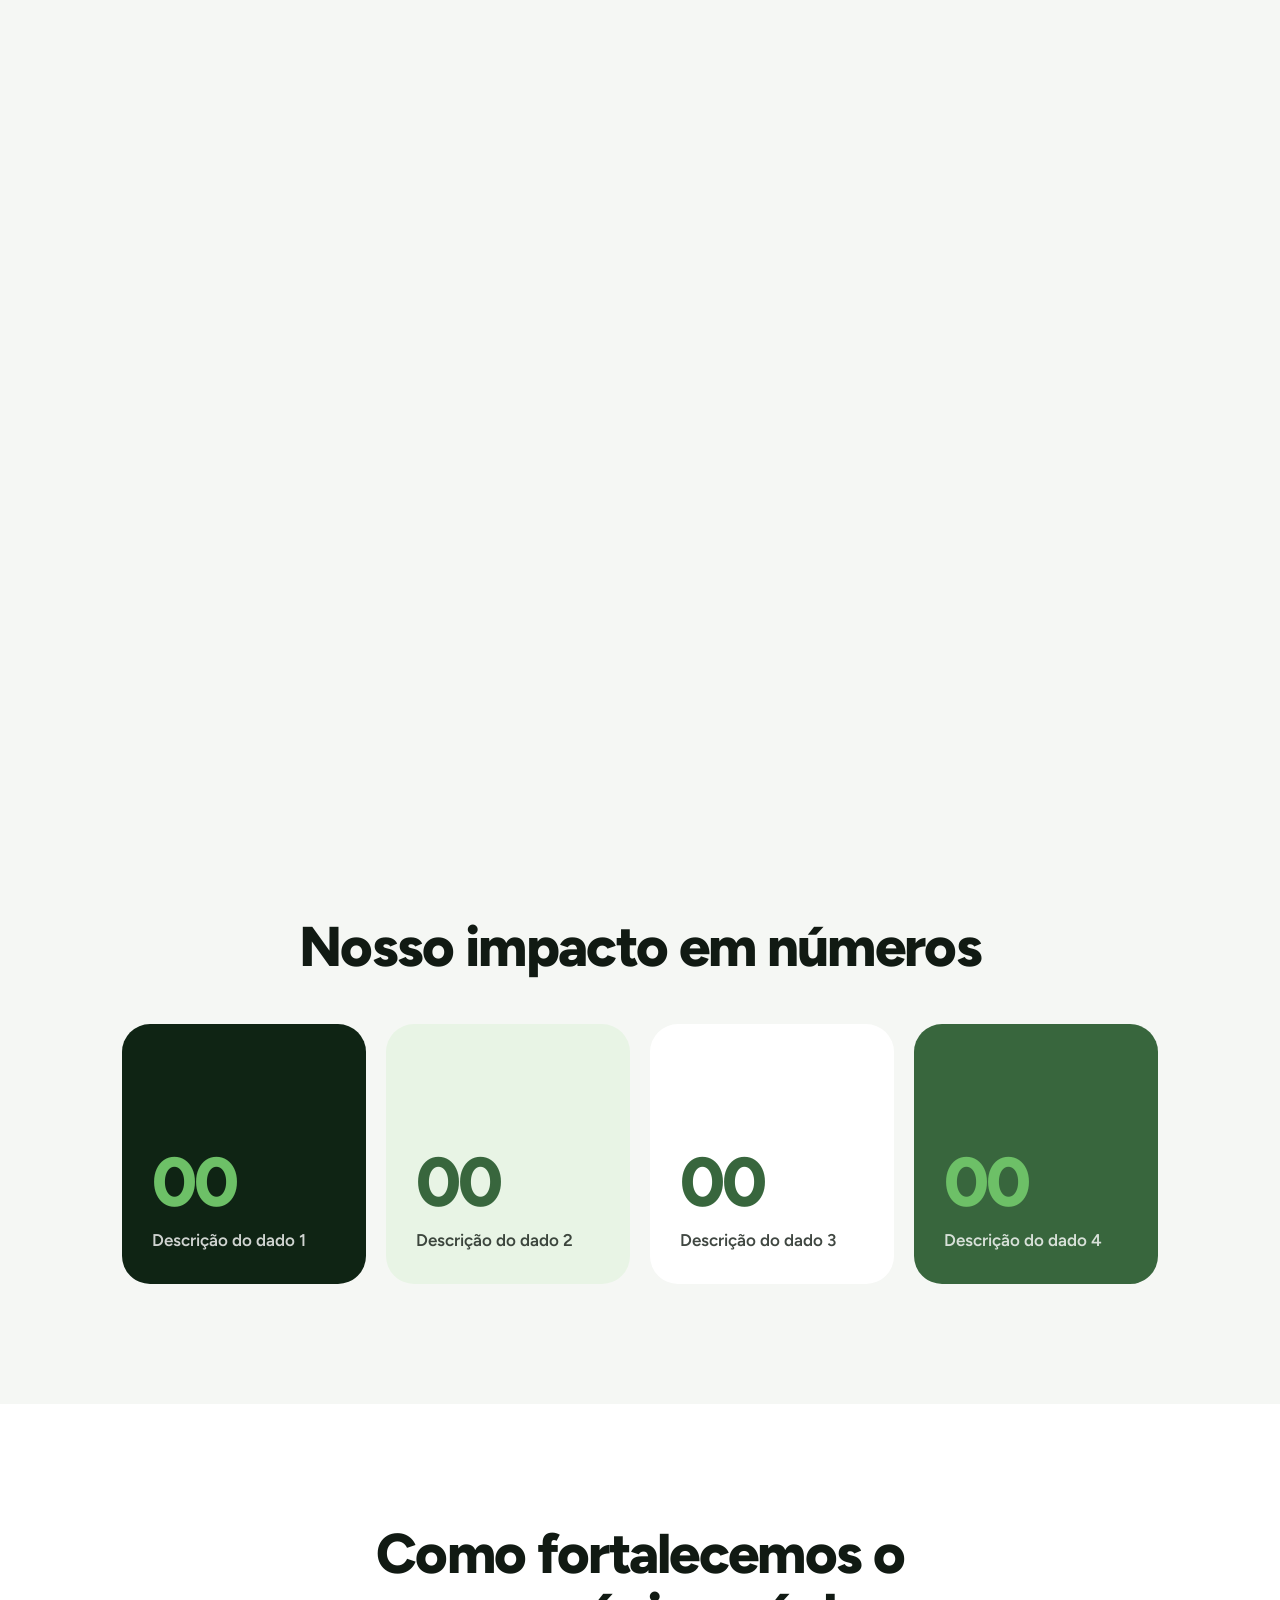
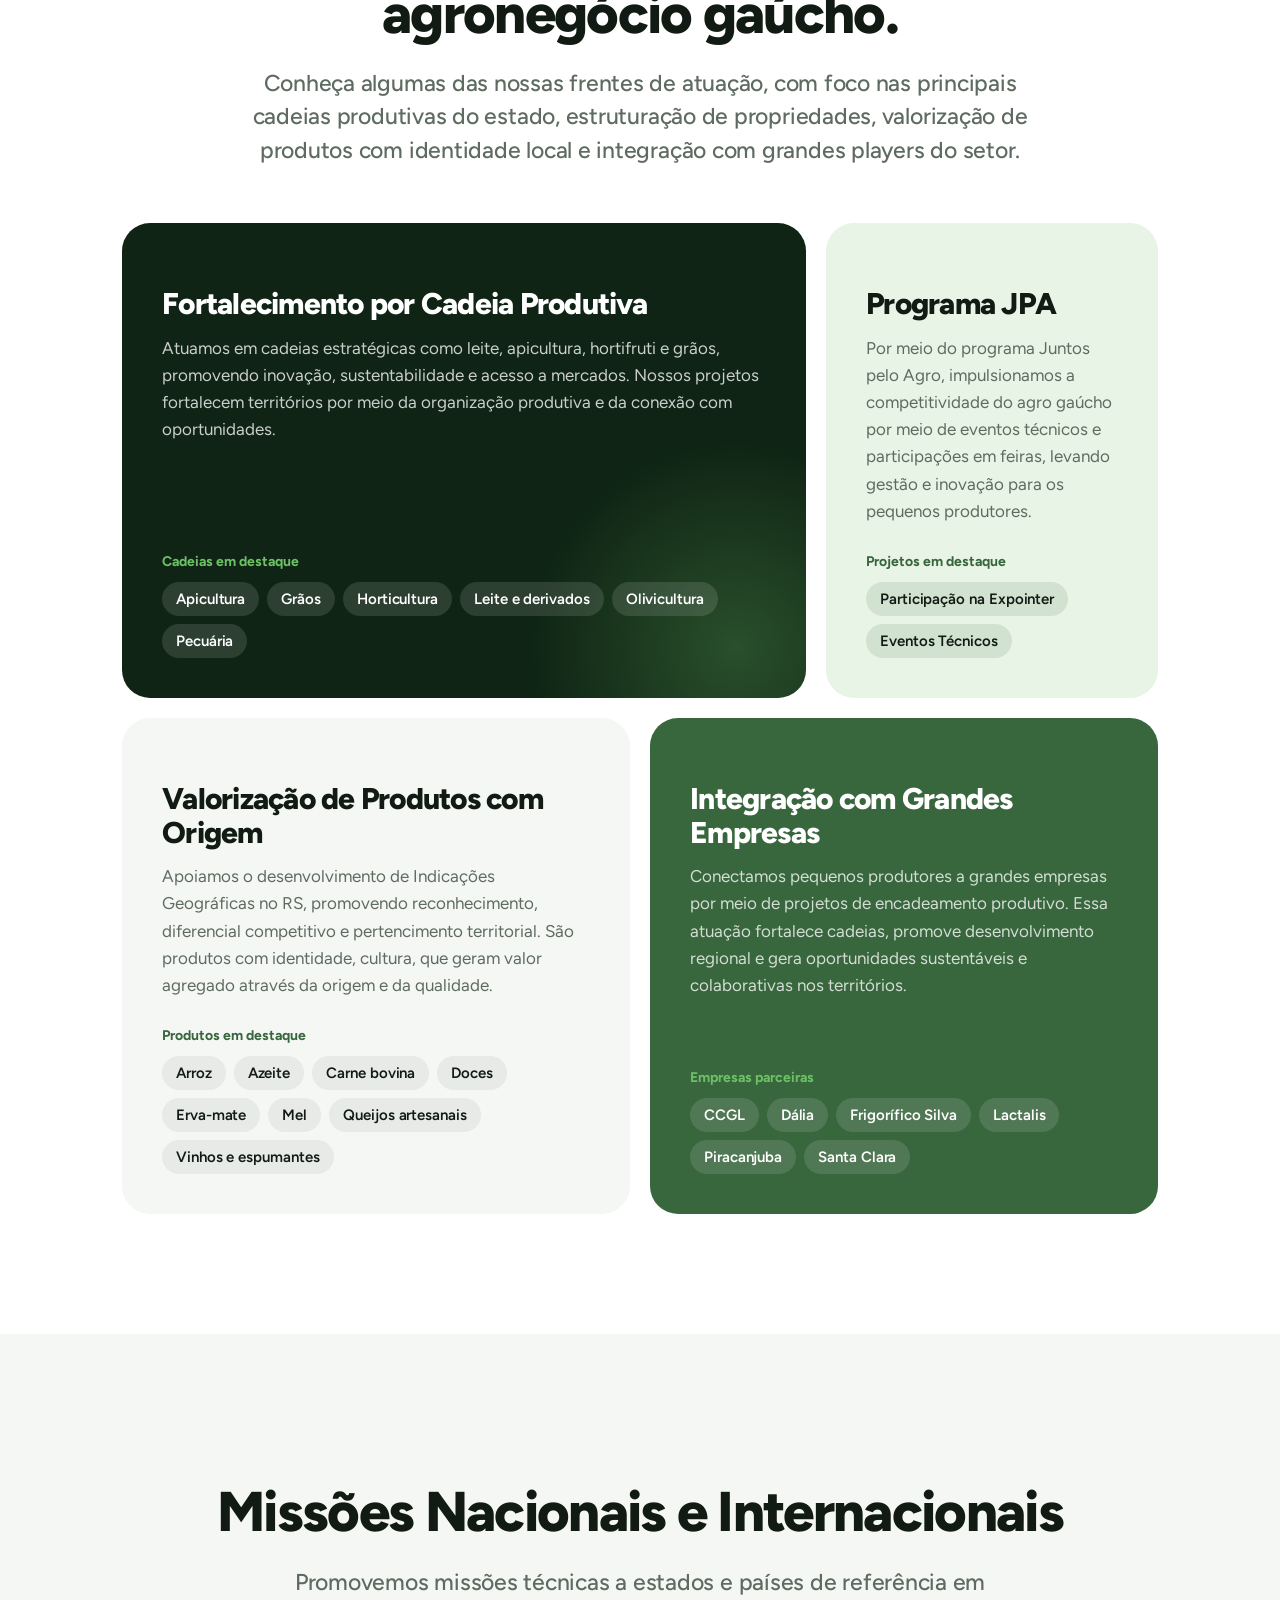
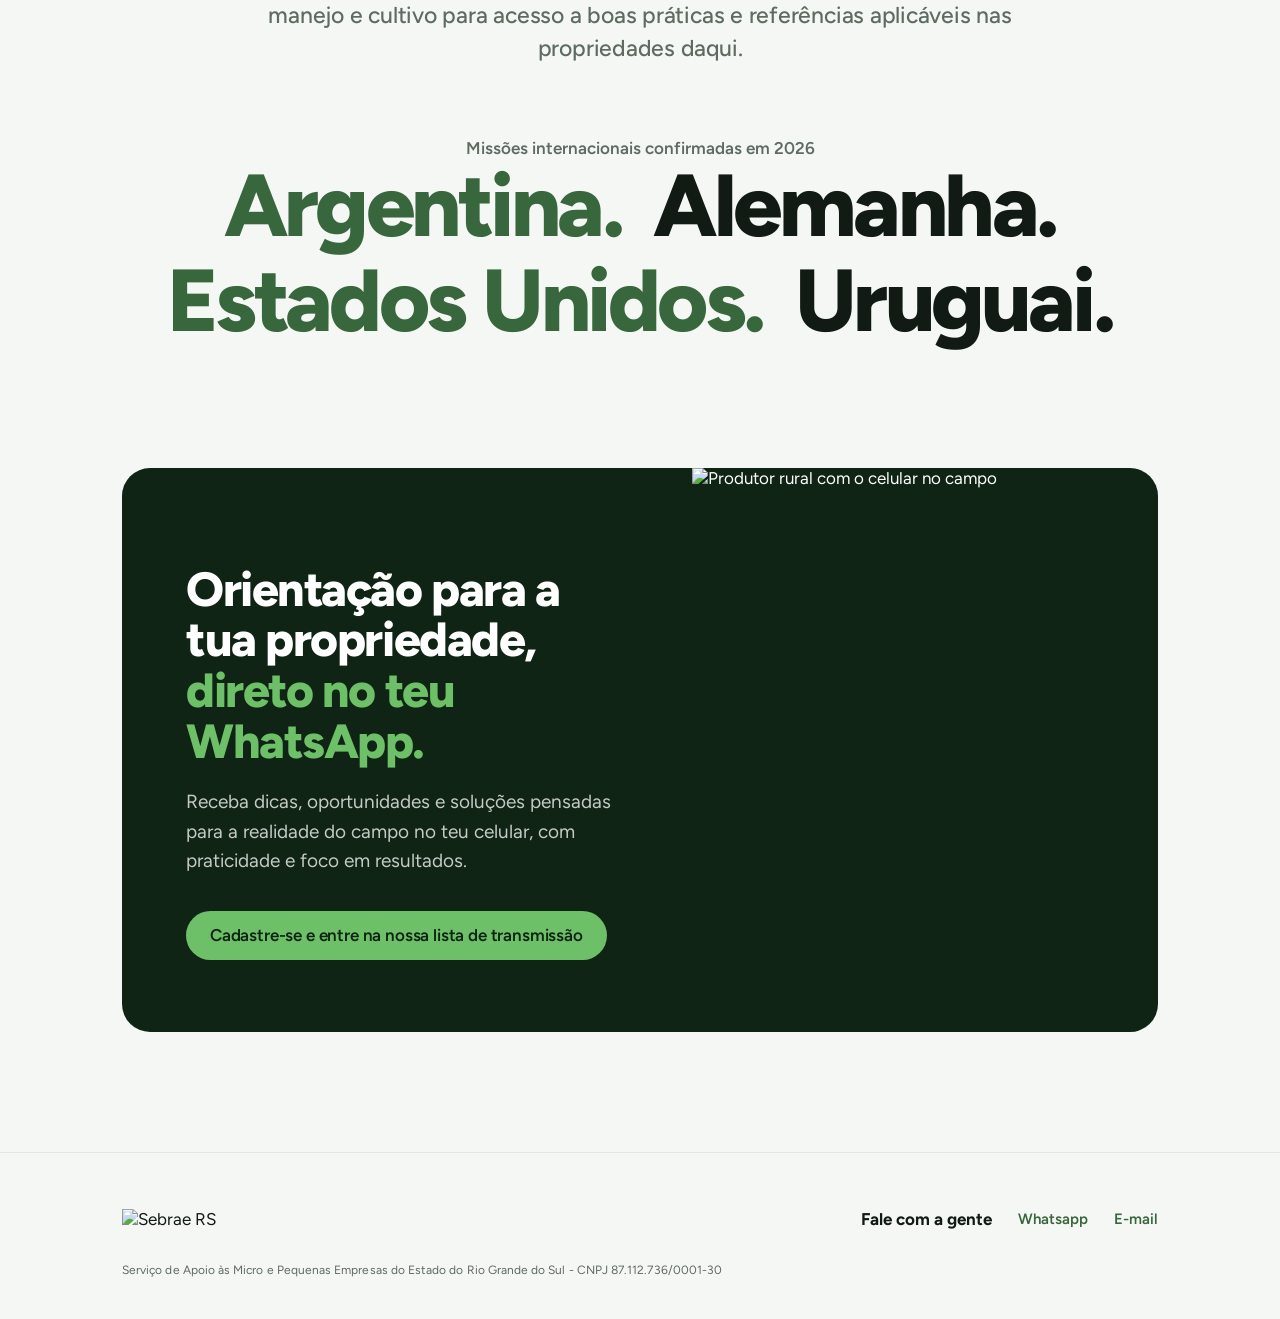
==== commit f406d867: "Add files via upload" ====
--- a/index.html
+++ b/index.html
@@ -18,6 +18,7 @@
     <div class="agr-wrap agr-nav__in">
       <span class="agr-nav__title">Sebrae RS Agro</span>
       <div class="agr-nav__links">
+        <a href="#agr-numeros">Números</a>
         <a href="#agr-atuacao">Atuação</a>
         <a href="#agr-missoes">Missões</a>
         <a class="agr-btn" href="#agr-whatsapp">WhatsApp</a>
@@ -25,45 +26,58 @@
     </div>
   </nav>
 
-  <!-- HERO -->
-  <header class="agr-hero">
-    <div class="agr-wrap">
-      <p class="agr-kicker">Sebrae RS Agro</p>
-      <h1 class="agr-display">Mais produtividade e resultado no campo gaúcho.</h1>
-      <p class="agr-lead">O Sebrae RS está junto de quem faz o agro acontecer. Nossas soluções são pensadas para a realidade do campo e o crescimento sustentável das propriedades, com inovação e eficiência.</p>
-      <div class="agr-hero__ctas">
-        <a class="agr-btn" href="#agr-whatsapp">Receber no WhatsApp</a>
-        <a class="agr-link" href="#agr-atuacao"><span>Conheça nossa atuação</span><i class="ph ph-caret-right"></i></a>
-      </div>
-    </div>
-    <div class="agr-hero__media">
-      <div class="agr-hero__img">
-        <img src="https://conhecimento.sebraers.com.br/wp-content/uploads/2026/08/AdobeStock_162456369-02-1.png" alt="Lavoura no campo gaúcho" fetchpriority="high">
+  <!-- HERO EXPANSÍVEL: a foto abre até ocupar a tela e revela o bloco dos 40 anos -->
+  <header class="agr-xp" data-agr-xp>
+    <div class="agr-xp__track">
+      <div class="agr-xp__stage">
+        <div class="agr-xp__frame">
+          <img class="agr-xp__media" src="https://conhecimento.sebraers.com.br/wp-content/uploads/2026/08/AdobeStock_162456369-02-1.png" alt="Lavoura no campo gaúcho" fetchpriority="high" draggable="false">
+          <div class="agr-xp__shade"></div>
+          <div class="agr-xp__scrim"></div>
+          <div class="agr-xp__overlay">
+            <h2 class="agr-title">Mais de 40 anos lado a lado com quem produz.</h2>
+            <p class="agr-lead">O Sebrae RS é parceiro estratégico dos produtores rurais gaúchos, ajudando a transformar propriedades em negócios mais prósperos e sustentáveis. A gente acredita no potencial de cada região e trabalha com soluções que respeitam as particularidades do campo, sempre com foco em aumentar a produtividade e gerar mais resultado.</p>
+          </div>
+        </div>
+        <div class="agr-xp__title">
+          <div>
+            <p class="agr-kicker">Sebrae RS Agro</p>
+            <h1 class="agr-display">Mais produtividade e resultado no campo gaúcho.</h1>
+            <p class="agr-lead">O Sebrae RS está junto de quem faz o agro acontecer. Nossas soluções são pensadas para a realidade do campo e o crescimento sustentável das propriedades, com inovação e eficiência.</p>
+            <div class="agr-xp__ctas">
+              <a class="agr-btn agr-btn--light" href="#agr-whatsapp">Receber no WhatsApp</a>
+              <a class="agr-link" href="#agr-atuacao"><span>Conheça nossa atuação</span><i class="ph ph-caret-right"></i></a>
+            </div>
+          </div>
+        </div>
       </div>
     </div>
   </header>
 
-  <!-- 40 ANOS -->
-  <section class="agr-sec">
+  <!-- NÚMEROS -->
+  <!-- TROCAR: preencher número e descrição de cada box com os dados das imagens agro_dados. Pode duplicar ou apagar boxes. -->
+  <section class="agr-sec" id="agr-numeros">
     <div class="agr-wrap">
-      <div class="agr-about__text agr-center agr-reveal">
-        <h2 class="agr-title">Mais de 40 anos lado a lado com quem produz.</h2>
-        <p class="agr-lead">O Sebrae RS é parceiro estratégico dos produtores rurais gaúchos, ajudando a transformar propriedades em negócios mais prósperos e sustentáveis. A gente acredita no potencial de cada região e trabalha com soluções que respeitam as particularidades do campo, sempre com foco em aumentar a produtividade e gerar mais resultado.</p>
+      <div class="agr-numbers__head agr-center agr-reveal">
+        <h2 class="agr-title">Nosso impacto em números</h2>
       </div>
-      <div class="agr-about__img" data-agr-anim>
-        <img src="https://conhecimento.sebraers.com.br/wp-content/uploads/2025/11/agro_assets-01.png" alt="Sebrae RS no agro gaúcho" loading="lazy">
-      </div>
-    </div>
-  </section>
-
-  <!-- NÚMEROS -->
-  <section class="agr-sec agr-sec--tight agr-numbers">
-    <div class="agr-wrap">
-      <h3 class="agr-reveal">Nosso impacto em números</h3>
-      <div class="agr-numbers__grid">
-        <div class="agr-numbers__tile agr-spot" data-agr-anim data-reverse><img src="https://conhecimento.sebraers.com.br/wp-content/uploads/2025/11/agro_dados-21.png" alt="Dado de impacto do Sebrae RS no agro" loading="lazy"></div>
-        <div class="agr-numbers__tile agr-spot" data-agr-anim data-delay=".45"><img src="https://conhecimento.sebraers.com.br/wp-content/uploads/2025/11/agro_dados-22.png" alt="Dado de impacto do Sebrae RS no agro" loading="lazy"></div>
-        <div class="agr-numbers__tile agr-numbers__tile--wide agr-spot" data-agr-anim data-reverse><img src="https://conhecimento.sebraers.com.br/wp-content/uploads/2025/11/agro_dados-23-1-1-1024x527.png" alt="Dados de impacto do Sebrae RS no agro" loading="lazy"></div>
+      <div class="agr-stats">
+        <article class="agr-stat agr-stat--deep agr-spot agr-spot--dark" data-agr-anim>
+          <i class="ph ph-users-three agr-stat__icon" aria-hidden="true"></i>
+          <div><span class="agr-stat__num" data-agr-fold>00</span><p class="agr-stat__label">Descrição do dado 1</p></div>
+        </article>
+        <article class="agr-stat agr-stat--mint agr-spot" data-agr-anim data-delay=".22">
+          <i class="ph ph-plant agr-stat__icon" aria-hidden="true"></i>
+          <div><span class="agr-stat__num" data-agr-fold>00</span><p class="agr-stat__label">Descrição do dado 2</p></div>
+        </article>
+        <article class="agr-stat agr-spot" data-agr-anim data-delay=".34">
+          <i class="ph ph-map-trifold agr-stat__icon" aria-hidden="true"></i>
+          <div><span class="agr-stat__num" data-agr-fold>00</span><p class="agr-stat__label">Descrição do dado 3</p></div>
+        </article>
+        <article class="agr-stat agr-stat--forest agr-spot agr-spot--dark" data-agr-anim data-delay=".46">
+          <i class="ph ph-chart-line-up agr-stat__icon" aria-hidden="true"></i>
+          <div><span class="agr-stat__num" data-agr-fold>00</span><p class="agr-stat__label">Descrição do dado 4</p></div>
+        </article>
       </div>
     </div>
   </section>
@@ -77,77 +91,40 @@
       </div>
 
       <div class="agr-bento">
-        <article class="agr-tile agr-tile--a agr-spot" data-agr-anim data-reverse>
+        <article class="agr-tile agr-tile--a agr-spot agr-spot--dark" data-agr-anim>
           <i class="ph ph-plant agr-tile__icon" aria-hidden="true"></i>
           <h3>Fortalecimento por Cadeia Produtiva</h3>
+          <p class="agr-tile__text">Atuamos em cadeias estratégicas como leite, apicultura, hortifruti e grãos, promovendo inovação, sustentabilidade e acesso a mercados. Nossos projetos fortalecem territórios por meio da organização produtiva e da conexão com oportunidades.</p>
           <p class="agr-tile__label">Cadeias em destaque</p>
           <ul class="agr-chips"><li>Apicultura</li><li>Grãos</li><li>Horticultura</li><li>Leite e derivados</li><li>Olivicultura</li><li>Pecuária</li></ul>
-          <button class="agr-plus" data-sheet="agr-s1" aria-label="Saiba mais sobre Fortalecimento por Cadeia Produtiva"><i class="ph ph-plus"></i></button>
         </article>
 
-        <article class="agr-tile agr-tile--b agr-spot" data-agr-anim data-delay=".45">
+        <article class="agr-tile agr-tile--b agr-spot" data-agr-anim data-delay=".22">
           <i class="ph ph-handshake agr-tile__icon" aria-hidden="true"></i>
           <h3>Programa JPA</h3>
+          <p class="agr-tile__text">Por meio do programa Juntos pelo Agro, impulsionamos a competitividade do agro gaúcho por meio de eventos técnicos e participações em feiras, levando gestão e inovação para os pequenos produtores.</p>
           <p class="agr-tile__label">Projetos em destaque</p>
           <ul class="agr-chips"><li>Participação na Expointer</li><li>Eventos Técnicos</li></ul>
-          <button class="agr-plus" data-sheet="agr-s2" aria-label="Saiba mais sobre o Programa JPA"><i class="ph ph-plus"></i></button>
         </article>
 
-        <article class="agr-tile agr-tile--c agr-spot" data-agr-anim data-reverse>
+        <article class="agr-tile agr-tile--c agr-spot" data-agr-anim>
           <i class="ph ph-seal-check agr-tile__icon" aria-hidden="true"></i>
           <h3>Valorização de Produtos com Origem</h3>
+          <p class="agr-tile__text">Apoiamos o desenvolvimento de Indicações Geográficas no RS, promovendo reconhecimento, diferencial competitivo e pertencimento territorial. São produtos com identidade, cultura, que geram valor agregado através da origem e da qualidade.</p>
           <p class="agr-tile__label">Produtos em destaque</p>
           <ul class="agr-chips"><li>Arroz</li><li>Azeite</li><li>Carne bovina</li><li>Doces</li><li>Erva-mate</li><li>Mel</li><li>Queijos artesanais</li><li>Vinhos e espumantes</li></ul>
-          <button class="agr-plus" data-sheet="agr-s3" aria-label="Saiba mais sobre Valorização de Produtos com Origem"><i class="ph ph-plus"></i></button>
         </article>
 
-        <article class="agr-tile agr-tile--d agr-spot" data-agr-anim data-delay=".45">
+        <article class="agr-tile agr-tile--d agr-spot agr-spot--dark" data-agr-anim data-delay=".22">
           <i class="ph ph-buildings agr-tile__icon" aria-hidden="true"></i>
           <h3>Integração com Grandes Empresas</h3>
+          <p class="agr-tile__text">Conectamos pequenos produtores a grandes empresas por meio de projetos de encadeamento produtivo. Essa atuação fortalece cadeias, promove desenvolvimento regional e gera oportunidades sustentáveis e colaborativas nos territórios.</p>
           <p class="agr-tile__label">Empresas parceiras</p>
           <ul class="agr-chips"><li>CCGL</li><li>Dália</li><li>Frigorífico Silva</li><li>Lactalis</li><li>Piracanjuba</li><li>Santa Clara</li></ul>
-          <button class="agr-plus" data-sheet="agr-s4" aria-label="Saiba mais sobre Integração com Grandes Empresas"><i class="ph ph-plus"></i></button>
         </article>
       </div>
     </div>
   </section>
-
-  <!-- PAINÉIS DE DETALHE -->
-  <dialog class="agr-sheet" id="agr-s1" aria-labelledby="agr-s1-t"><div class="agr-sheet__in">
-    <button class="agr-sheet__close" aria-label="Fechar"><i class="ph ph-x"></i></button>
-    <i class="ph ph-plant agr-sheet__icon" aria-hidden="true"></i>
-    <h3 id="agr-s1-t">Fortalecimento por Cadeia Produtiva</h3>
-    <p>Atuamos em cadeias estratégicas como leite, apicultura, hortifruti e grãos, promovendo inovação, sustentabilidade e acesso a mercados. Nossos projetos fortalecem territórios por meio da organização produtiva e da conexão com oportunidades.</p>
-    <h4>Cadeias em destaque</h4>
-    <ul class="agr-chips"><li>Apicultura</li><li>Grãos</li><li>Horticultura</li><li>Leite e derivados</li><li>Olivicultura</li><li>Pecuária</li></ul>
-  </div></dialog>
-
-  <dialog class="agr-sheet" id="agr-s2" aria-labelledby="agr-s2-t"><div class="agr-sheet__in">
-    <button class="agr-sheet__close" aria-label="Fechar"><i class="ph ph-x"></i></button>
-    <i class="ph ph-handshake agr-sheet__icon" aria-hidden="true"></i>
-    <h3 id="agr-s2-t">Programa JPA</h3>
-    <p>Por meio do programa Juntos pelo Agro, impulsionamos a competitividade do agro gaúcho por meio de eventos técnicos e participações em feiras, levando gestão e inovação para os pequenos produtores.</p>
-    <h4>Projetos em destaque</h4>
-    <ul class="agr-chips"><li>Participação na Expointer</li><li>Eventos Técnicos</li></ul>
-  </div></dialog>
-
-  <dialog class="agr-sheet" id="agr-s3" aria-labelledby="agr-s3-t"><div class="agr-sheet__in">
-    <button class="agr-sheet__close" aria-label="Fechar"><i class="ph ph-x"></i></button>
-    <i class="ph ph-seal-check agr-sheet__icon" aria-hidden="true"></i>
-    <h3 id="agr-s3-t">Valorização de Produtos com Origem</h3>
-    <p>Apoiamos o desenvolvimento de Indicações Geográficas no RS, promovendo reconhecimento, diferencial competitivo e pertencimento territorial. São produtos com identidade, cultura, que geram valor agregado através da origem e da qualidade.</p>
-    <h4>Produtos em destaque</h4>
-    <ul class="agr-chips"><li>Arroz</li><li>Azeite</li><li>Carne bovina</li><li>Doces</li><li>Erva-mate</li><li>Mel</li><li>Queijos artesanais</li><li>Vinhos e espumantes</li></ul>
-  </div></dialog>
-
-  <dialog class="agr-sheet" id="agr-s4" aria-labelledby="agr-s4-t"><div class="agr-sheet__in">
-    <button class="agr-sheet__close" aria-label="Fechar"><i class="ph ph-x"></i></button>
-    <i class="ph ph-buildings agr-sheet__icon" aria-hidden="true"></i>
-    <h3 id="agr-s4-t">Integração com Grandes Empresas</h3>
-    <p>Conectamos pequenos produtores a grandes empresas por meio de projetos de encadeamento produtivo. Essa atuação fortalece cadeias, promove desenvolvimento regional e gera oportunidades sustentáveis e colaborativas nos territórios.</p>
-    <h4>Empresas parceiras</h4>
-    <ul class="agr-chips"><li>CCGL</li><li>Dália</li><li>Frigorífico Silva</li><li>Lactalis</li><li>Piracanjuba</li><li>Santa Clara</li></ul>
-  </div></dialog>
 
   <!-- MISSÕES -->
   <section class="agr-sec agr-missions" id="agr-missoes">
@@ -170,7 +147,7 @@
   <!-- WHATSAPP -->
   <section class="agr-sec agr-sec--tight" id="agr-whatsapp">
     <div class="agr-wrap">
-      <div class="agr-wpp__card agr-wpp agr-spot" data-agr-anim>
+      <div class="agr-wpp__card agr-wpp agr-spot agr-spot--dark" data-agr-anim>
         <div class="agr-wpp__text">
           <i class="ph ph-whatsapp-logo agr-wpp__icon" aria-hidden="true"></i>
           <h2>Orientação para a tua propriedade, <span>direto no teu WhatsApp.</span></h2>
--- a/assets/css/style.css
+++ b/assets/css/style.css
@@ -14,7 +14,6 @@
   --agr-faint:#A9B3AB;
   --agr-radius:28px;
   --agr-ease:cubic-bezier(.22,1,.36,1);
-  --agr-spring:cubic-bezier(.34,1.2,.64,1);
   font-family:'Figtree',-apple-system,BlinkMacSystemFont,system-ui,sans-serif !important;
   color:var(--agr-ink);
   background:var(--agr-bg);
@@ -29,11 +28,11 @@
 .agr-lp ul{list-style:none;margin:0;padding:0}
 .agr-wrap{width:100%;max-width:1080px;margin:0 auto;padding:0 22px}
 
-/* Tipografia com tracking por tamanho */
-.agr-lp .agr-display{font-size:clamp(40px,7vw,80px) !important;line-height:1.02 !important;font-weight:800 !important;letter-spacing:-.035em;color:var(--agr-ink) !important}
+/* Tipografia */
+.agr-lp .agr-display{font-size:clamp(38px,6.4vw,76px) !important;line-height:1.02 !important;font-weight:800 !important;letter-spacing:-.035em;color:inherit !important}
 .agr-lp .agr-title{font-size:clamp(34px,5vw,56px) !important;line-height:1.06 !important;font-weight:800 !important;letter-spacing:-.03em;color:var(--agr-ink) !important}
-.agr-lp .agr-lead{font-size:clamp(19px,2vw,24px) !important;line-height:1.45 !important;font-weight:500 !important;letter-spacing:-.01em;color:var(--agr-muted) !important}
-.agr-lp .agr-kicker{font-size:clamp(19px,1.8vw,22px) !important;font-weight:700 !important;letter-spacing:-.01em;color:var(--agr-forest) !important;margin-bottom:12px}
+.agr-lp .agr-lead{font-size:clamp(18px,2vw,23px) !important;line-height:1.45 !important;font-weight:500 !important;letter-spacing:-.01em;color:var(--agr-muted) !important}
+.agr-lp .agr-kicker{font-size:clamp(18px,1.8vw,21px) !important;font-weight:700 !important;letter-spacing:-.01em;color:var(--agr-forest) !important;margin-bottom:12px}
 .agr-center{text-align:center;margin-left:auto;margin-right:auto}
 
 /* Botões */
@@ -53,7 +52,7 @@
 .agr-lp .agr-link i{font-size:15px;transition:transform .3s var(--agr-ease)}
 .agr-lp .agr-link:hover i{transform:translateX(3px)}
 .agr-lp .agr-link:hover span{text-decoration:underline;text-underline-offset:3px}
-.agr-lp .agr-btn:focus-visible,.agr-lp .agr-link:focus-visible,.agr-lp .agr-plus:focus-visible,.agr-lp .agr-nav a:focus-visible{outline:3px solid var(--agr-green);outline-offset:3px}
+.agr-lp .agr-btn:focus-visible,.agr-lp .agr-link:focus-visible,.agr-lp .agr-nav a:focus-visible{outline:3px solid var(--agr-green);outline-offset:3px}
 
 /* Nav local fosca */
 .agr-nav{position:sticky;top:0;z-index:40;
@@ -67,92 +66,87 @@
 .agr-lp .agr-nav__links>a:not(.agr-btn):hover{color:var(--agr-ink) !important}
 .agr-lp .agr-nav .agr-btn{padding:7px 14px;font-size:14px !important}
 
-/* Hero */
-.agr-hero{padding:88px 0 0;text-align:center}
-.agr-lp .agr-hero .agr-lead{max-width:720px;margin:24px auto 0}
-.agr-hero__ctas{display:flex;align-items:center;justify-content:center;gap:28px;flex-wrap:wrap;margin-top:36px}
-.agr-hero__media{margin:64px auto 0;max-width:1240px;padding:0 22px}
-.agr-hero__img{aspect-ratio:21/9;border-radius:var(--agr-radius);overflow:hidden;background:var(--agr-mint)}
-.agr-hero__img img{width:100%;height:100%;object-fit:cover}
+/* ---------- HERO EXPANSÍVEL (ScrollExpand) ---------- */
+.agr-xp__track{position:relative;width:100%;height:280vh}
+.agr-xp__stage{position:sticky;top:0;width:100%;height:100vh;overflow:hidden}
+.agr-xp__frame{position:absolute;inset:0;background:var(--agr-deep);
+  clip-path:inset(8% 5% 8% 5% round 28px);will-change:clip-path}
+.agr-xp__media{position:absolute;inset:0;width:100%;height:100% !important;object-fit:cover;
+  transform:scale(1.2);transform-origin:center;will-change:transform;user-select:none;-webkit-user-drag:none}
+.agr-xp__shade{position:absolute;inset:0;pointer-events:none;
+  background:linear-gradient(180deg,rgba(10,24,14,.62) 0%,rgba(10,24,14,.52) 45%,rgba(10,24,14,.70) 100%)}
+.agr-xp__scrim{position:absolute;inset:0;pointer-events:none;opacity:0;
+  background:linear-gradient(to top,rgba(10,24,14,.85),rgba(10,24,14,.25) 50%,rgba(10,24,14,.5))}
+.agr-xp__overlay,.agr-xp__title{position:absolute;inset:0;display:flex;flex-direction:column;align-items:center;justify-content:center;
+  text-align:center;padding:0 8%;color:#fff;will-change:opacity,transform}
+.agr-xp__overlay{opacity:0;pointer-events:none}
+.agr-xp__title>div{max-width:780px}
+.agr-lp .agr-xp__title .agr-kicker{color:var(--agr-green) !important}
+.agr-lp .agr-xp__title .agr-lead{color:rgba(255,255,255,.84) !important;max-width:680px;margin:22px auto 0}
+.agr-lp .agr-xp__title .agr-link{color:#fff !important}
+.agr-xp__ctas{display:flex;align-items:center;justify-content:center;gap:28px;flex-wrap:wrap;margin-top:32px}
+.agr-lp .agr-xp__overlay .agr-title{color:#fff !important;max-width:820px}
+.agr-lp .agr-xp__overlay .agr-lead{color:rgba(255,255,255,.84) !important;max-width:760px;margin-top:24px}
+.agr-xp__title .agr-kicker,.agr-xp__title .agr-display,.agr-xp__title .agr-lead,.agr-xp__ctas{opacity:0;animation:agr-rise 1s var(--agr-ease) forwards}
+.agr-xp__title .agr-display{animation-delay:.08s}
+.agr-xp__title .agr-lead{animation-delay:.16s}
+.agr-xp__ctas{animation-delay:.24s}
 
 /* Seções */
 .agr-sec{padding:120px 0}
 .agr-sec--tight{padding-top:0}
 
-/* 40 anos */
-.agr-about__text{max-width:820px}
-.agr-lp .agr-about__text .agr-lead{margin-top:28px}
-.agr-about__img{margin-top:64px;border-radius:var(--agr-radius);overflow:hidden;background:var(--agr-surface)}
-.agr-about__img img{width:100%}
-
-/* Números */
-.agr-lp .agr-numbers h3{font-size:clamp(28px,3.4vw,40px) !important;font-weight:800 !important;letter-spacing:-.025em;text-align:center;margin-bottom:40px;color:var(--agr-ink) !important}
-.agr-numbers__grid{display:grid;grid-template-columns:1fr 1fr;gap:20px}
-.agr-numbers__tile{background:var(--agr-surface);border-radius:var(--agr-radius);padding:28px;display:grid;place-items:center}
-.agr-numbers__tile--wide{grid-column:1 / -1}
-
-/* Frentes: bento */
-.agr-fronts__head{max-width:820px;margin-bottom:56px}
-.agr-lp .agr-fronts__head .agr-lead{margin-top:24px}
-.agr-bento{display:grid;grid-template-columns:repeat(6,1fr);gap:20px}
-.agr-tile{position:relative;border-radius:var(--agr-radius);padding:40px 40px 96px;overflow:hidden;min-height:420px;
-  display:flex;flex-direction:column;background:var(--agr-surface);color:var(--agr-ink)}
-.agr-tile--a{grid-column:span 4;background:var(--agr-deep);color:#fff}
-.agr-tile--b{grid-column:span 2;background:var(--agr-mint)}
-.agr-tile--c{grid-column:span 3}
-.agr-tile--d{grid-column:span 3;background:var(--agr-forest);color:#fff}
-.agr-tile__icon{font-size:44px;margin-bottom:28px;color:var(--agr-forest)}
-.agr-tile--a .agr-tile__icon,.agr-tile--d .agr-tile__icon{color:var(--agr-green)}
-.agr-lp .agr-tile h3{font-size:clamp(26px,2.6vw,34px) !important;line-height:1.1 !important;font-weight:800 !important;letter-spacing:-.025em;color:inherit !important;max-width:14ch}
-.agr-lp .agr-tile__label{margin-top:auto;padding-top:32px;font-size:14px !important;font-weight:600 !important;opacity:.7;margin-bottom:12px}
-.agr-tile .agr-chips li{background:rgba(17,26,19,.06)}
-.agr-tile--a .agr-chips li,.agr-tile--d .agr-chips li{background:rgba(255,255,255,.12);color:#fff}
-.agr-tile--a::after{z-index:0;content:"";position:absolute;right:-140px;bottom:-160px;width:420px;height:420px;border-radius:50%;
-  background:radial-gradient(circle,rgba(109,192,103,.30),transparent 70%);pointer-events:none}
-.agr-chips{display:flex;flex-wrap:wrap;gap:8px}
-.agr-chips li{padding:8px 14px;border-radius:999px;font-size:15px;font-weight:600;letter-spacing:-.005em}
-.agr-lp .agr-plus{
-  position:absolute;right:24px;bottom:24px;width:44px;height:44px;border-radius:50%;border:0;cursor:pointer;
-  display:grid;place-items:center;font-size:22px;
-  background:var(--agr-ink);color:#fff;
-  transition:transform .1s ease-out,background-color .2s;-webkit-tap-highlight-color:transparent}
-.agr-lp .agr-plus:hover{background:#26332A}
-.agr-lp .agr-plus:active{transform:scale(.92)}
-.agr-lp .agr-tile--a .agr-plus,.agr-lp .agr-tile--d .agr-plus{background:#fff;color:var(--agr-ink)}
-.agr-lp .agr-tile--a .agr-plus:hover,.agr-lp .agr-tile--d .agr-plus:hover{background:var(--agr-mint)}
-
-/* Spotlight (adaptado do SpotlightCard do React Bits) */
-.agr-spot{--mouse-x:50%;--mouse-y:50%;--spotlight-color:rgba(109,192,103,.28);isolation:isolate}
+/* Spotlight (SpotlightCard) */
+.agr-spot{--mouse-x:50%;--mouse-y:50%;--spotlight-color:rgba(109,192,103,.28);isolation:isolate;position:relative;overflow:hidden}
 .agr-spot::before{content:"";position:absolute;inset:0;z-index:0;pointer-events:none;border-radius:inherit;
   background:radial-gradient(circle at var(--mouse-x) var(--mouse-y),var(--spotlight-color),transparent 80%);
   opacity:0;transition:opacity .5s ease}
 .agr-spot:hover::before,.agr-spot:focus-within::before{opacity:.6}
 .agr-spot>*{position:relative;z-index:1}
-.agr-spot>.agr-plus{position:absolute;z-index:2}
-.agr-tile--a.agr-spot,.agr-tile--d.agr-spot,.agr-wpp__card.agr-spot{--spotlight-color:rgba(109,192,103,.55)}
-.agr-numbers__tile{position:relative;overflow:hidden}
-
-/* Painel (dialog) */
-.agr-sheet{border:0;padding:0;margin:auto;width:min(720px,calc(100% - 32px));max-height:calc(100dvh - 64px);
-  border-radius:var(--agr-radius);background:var(--agr-surface);color:var(--agr-ink);
-  box-shadow:0 40px 100px -30px rgba(15,36,20,.45);overflow:auto;
-  font-family:'Figtree',-apple-system,sans-serif}
-.agr-sheet::backdrop{background:rgba(15,36,20,.35);-webkit-backdrop-filter:blur(14px);backdrop-filter:blur(14px)}
-.agr-sheet[open]{animation:agr-sheet-in .5s var(--agr-spring)}
-.agr-sheet.is-closing{animation:agr-sheet-out .22s ease-in forwards}
-.agr-sheet[open]::backdrop{animation:agr-fade .3s ease}
-.agr-sheet.is-closing::backdrop{animation:agr-fade .22s ease reverse forwards}
-.agr-sheet__in{padding:56px 56px 48px;position:relative}
-.agr-sheet__icon{font-size:48px;color:var(--agr-forest);margin-bottom:20px}
-.agr-sheet h3{font-size:clamp(28px,3.4vw,40px);line-height:1.08;font-weight:800;letter-spacing:-.03em;margin:0}
-.agr-sheet p{margin:20px 0 0;font-size:19px;line-height:1.6;color:var(--agr-muted);letter-spacing:-.005em}
-.agr-sheet h4{margin:36px 0 14px;font-size:15px;font-weight:700;color:var(--agr-forest)}
-.agr-sheet .agr-chips li{background:var(--agr-mint);color:var(--agr-ink)}
-.agr-sheet__close{position:absolute;top:18px;right:18px;width:40px;height:40px;border-radius:50%;border:0;cursor:pointer;
-  display:grid;place-items:center;font-size:20px;background:rgba(17,26,19,.07);color:var(--agr-ink);transition:background-color .2s,transform .1s ease-out}
-.agr-sheet__close:hover{background:rgba(17,26,19,.12)}
-.agr-sheet__close:active{transform:scale(.92)}
-.agr-sheet__close:focus-visible{outline:3px solid var(--agr-green);outline-offset:2px}
+.agr-spot--dark{--spotlight-color:rgba(109,192,103,.55)}
+
+/* ---------- NÚMEROS (FoldText) ---------- */
+.agr-numbers__head{margin-bottom:48px}
+.agr-stats{display:grid;grid-template-columns:repeat(4,1fr);gap:20px}
+.agr-stat{border-radius:var(--agr-radius);padding:36px 30px 32px;min-height:260px;display:flex;flex-direction:column;justify-content:space-between;background:var(--agr-surface)}
+.agr-stat--deep{background:var(--agr-deep);color:#fff}
+.agr-stat--mint{background:var(--agr-mint)}
+.agr-stat--forest{background:var(--agr-forest);color:#fff}
+.agr-stat__icon{font-size:30px;color:var(--agr-forest)}
+.agr-stat--deep .agr-stat__icon,.agr-stat--forest .agr-stat__icon{color:var(--agr-green)}
+.agr-stat__num{display:block;margin-top:40px;font-size:clamp(48px,5.4vw,72px);font-weight:800;letter-spacing:-.045em;line-height:.95;color:var(--agr-forest)}
+.agr-stat--deep .agr-stat__num,.agr-stat--forest .agr-stat__num{color:var(--agr-green)}
+.agr-lp .agr-stat__label{margin-top:14px;font-size:17px !important;line-height:1.4 !important;font-weight:600 !important;color:inherit !important;opacity:.8}
+
+/* FoldText: peças dobráveis */
+.agr-fold-sr{position:absolute;width:1px;height:1px;margin:-1px;overflow:hidden;clip:rect(0,0,0,0);white-space:nowrap;border:0}
+.agr-fold-seg{display:inline-block;perspective:700px;transform-style:preserve-3d;vertical-align:baseline}
+.agr-fold-piece{position:relative;display:inline-block;transform-style:preserve-3d;backface-visibility:hidden;transform-origin:50% 0%;--fold-crease:0}
+.agr-fold-piece::after{content:"";position:absolute;inset:-.08em -.02em;pointer-events:none;opacity:var(--fold-crease,0);mix-blend-mode:multiply;border-radius:.08em;
+  background:linear-gradient(180deg,rgba(0,0,0,.58) 0%,rgba(0,0,0,.22) 42%,rgba(255,255,255,.26) 100%)}
+
+/* ---------- FRENTES (bento com texto aberto) ---------- */
+.agr-fronts__head{max-width:820px;margin-bottom:56px}
+.agr-lp .agr-fronts__head .agr-lead{margin-top:24px}
+.agr-bento{display:grid;grid-template-columns:repeat(6,1fr);gap:20px}
+.agr-tile{border-radius:var(--agr-radius);padding:40px;display:flex;flex-direction:column;background:var(--agr-bg);color:var(--agr-ink)}
+.agr-tile--a{grid-column:span 4;background:var(--agr-deep);color:#fff}
+.agr-tile--b{grid-column:span 2;background:var(--agr-mint)}
+.agr-tile--c{grid-column:span 3}
+.agr-tile--d{grid-column:span 3;background:var(--agr-forest);color:#fff}
+.agr-tile__icon{font-size:40px;margin-bottom:24px;color:var(--agr-forest)}
+.agr-tile--a .agr-tile__icon,.agr-tile--d .agr-tile__icon{color:var(--agr-green)}
+.agr-lp .agr-tile h3{font-size:clamp(24px,2.4vw,30px) !important;line-height:1.12 !important;font-weight:800 !important;letter-spacing:-.025em;color:inherit !important}
+.agr-lp .agr-tile__text{margin-top:14px;font-size:17px !important;line-height:1.6 !important;color:var(--agr-muted) !important}
+.agr-lp .agr-tile--a .agr-tile__text,.agr-lp .agr-tile--d .agr-tile__text{color:rgba(255,255,255,.78) !important}
+.agr-lp .agr-tile__label{margin-top:auto;padding-top:28px;font-size:14px !important;font-weight:700 !important;margin-bottom:12px;color:var(--agr-forest) !important}
+.agr-lp .agr-tile--a .agr-tile__label,.agr-lp .agr-tile--d .agr-tile__label{color:var(--agr-green) !important}
+.agr-tile--a::after{content:"";position:absolute;z-index:0;right:-140px;bottom:-160px;width:420px;height:420px;border-radius:50%;
+  background:radial-gradient(circle,rgba(109,192,103,.28),transparent 70%);pointer-events:none}
+.agr-chips{display:flex;flex-wrap:wrap;gap:8px}
+.agr-chips li{padding:8px 14px;border-radius:999px;font-size:15px;font-weight:600;letter-spacing:-.005em;background:rgba(17,26,19,.06)}
+.agr-tile--a .agr-chips li,.agr-tile--d .agr-chips li{background:rgba(255,255,255,.12);color:#fff}
+.agr-tile--b .agr-chips li{background:rgba(56,102,61,.12)}
 
 /* Missões */
 .agr-missions{text-align:center}
@@ -166,7 +160,7 @@
 .agr-countries.is-visible li:nth-child(odd){color:var(--agr-forest)}
 
 /* WhatsApp */
-.agr-wpp__card{border-radius:var(--agr-radius);background:var(--agr-deep);color:#fff;overflow:hidden;
+.agr-wpp__card{border-radius:var(--agr-radius);background:var(--agr-deep);color:#fff;
   display:grid;grid-template-columns:1.1fr .9fr;align-items:center}
 .agr-wpp__text{padding:72px 64px}
 .agr-wpp__icon{font-size:48px;color:var(--agr-green);margin-bottom:24px;display:block}
@@ -190,60 +184,49 @@
 
 /* Motion */
 @keyframes agr-rise{from{opacity:0;transform:translateY(20px)}to{opacity:1;transform:none}}
-@keyframes agr-sheet-in{from{opacity:0;transform:scale(.94) translateY(16px)}to{opacity:1;transform:none}}
-@keyframes agr-sheet-out{to{opacity:0;transform:scale(.96) translateY(8px)}}
-@keyframes agr-fade{from{opacity:0}to{opacity:1}}
-@keyframes agr-grow{from{transform:scale(.9);border-radius:48px}to{transform:scale(1);border-radius:var(--agr-radius)}}
-.agr-hero .agr-kicker,.agr-hero .agr-display,.agr-hero .agr-lead,.agr-hero__ctas{opacity:0;animation:agr-rise 1s var(--agr-ease) forwards}
-.agr-hero .agr-display{animation-delay:.08s}
-.agr-hero .agr-lead{animation-delay:.16s}
-.agr-hero__ctas{animation-delay:.24s}
 .agr-reveal{opacity:0;transform:translateY(32px);transition:opacity 1s var(--agr-ease),transform 1s var(--agr-ease);transition-delay:calc(var(--i,0) * 90ms)}
 .agr-reveal.is-visible{opacity:1;transform:none}
-/* Imagem do hero cresce conforme entra na tela (só em navegadores com scroll-driven animations) */
-@supports (animation-timeline:view()){
-  .agr-hero__img{animation:agr-grow linear both;animation-timeline:view();animation-range:entry 0% cover 45%}
-}
 
 @media (prefers-reduced-motion:reduce){
-  .agr-hero .agr-kicker,.agr-hero .agr-display,.agr-hero .agr-lead,.agr-hero__ctas{animation:none;opacity:1}
-  .agr-hero__img{animation:none !important}
+  .agr-xp__title .agr-kicker,.agr-xp__title .agr-display,.agr-xp__title .agr-lead,.agr-xp__ctas{animation:none;opacity:1}
   .agr-reveal{opacity:1;transform:none;transition:opacity .3s}
-  .agr-sheet[open],.agr-sheet.is-closing{animation:agr-fade .2s ease}
-  .agr-sheet.is-closing{animation-direction:reverse}
   .agr-countries li{transition-delay:0s !important}
+  .agr-fold-piece{transform:none !important}
+  .agr-fold-piece::after{opacity:0 !important}
 }
 @media (prefers-reduced-transparency:reduce){
   .agr-nav{background:var(--agr-bg);-webkit-backdrop-filter:none;backdrop-filter:none}
-  .agr-sheet::backdrop{background:rgba(15,36,20,.6);-webkit-backdrop-filter:none;backdrop-filter:none}
 }
 
 /* Responsivo */
 @media (max-width:1024px){
+  .agr-stats{grid-template-columns:1fr 1fr}
   .agr-bento{grid-template-columns:1fr 1fr}
-  .agr-tile--a,.agr-tile--b,.agr-tile--c,.agr-tile--d{grid-column:span 1}
-  .agr-tile--a{grid-column:1 / -1}
-  .agr-tile--d{grid-column:1 / -1}
+  .agr-tile--a,.agr-tile--d{grid-column:1 / -1}
+  .agr-tile--b,.agr-tile--c{grid-column:span 1}
   .agr-wpp__card{grid-template-columns:1fr}
   .agr-wpp__media{order:-1;min-height:0;max-height:380px}
 }
 @media (max-width:767px){
   .agr-wrap{padding:0 16px}
   .agr-nav__links>a:not(.agr-btn){display:none}
-  .agr-hero{padding-top:56px}
-  .agr-hero__ctas{flex-direction:column;gap:18px}
-  .agr-hero__media{margin-top:44px;padding:0 16px}
-  .agr-hero__img{aspect-ratio:4/5}
+  .agr-xp__frame{clip-path:inset(6% 3% 6% 3% round 24px)}
+  .agr-xp__overlay,.agr-xp__title{padding:0 9%}
+  .agr-lp .agr-xp__title .agr-lead,.agr-lp .agr-xp__overlay .agr-lead{font-size:17px !important}
+  .agr-xp__ctas{flex-direction:column;gap:16px;margin-top:26px}
   .agr-sec{padding:80px 0}
   .agr-sec--tight{padding-top:0}
-  .agr-about__img{margin-top:40px}
-  .agr-numbers__grid{grid-template-columns:1fr}
+  .agr-stats{gap:14px}
+  .agr-stat{min-height:200px;padding:26px 22px}
+  .agr-stat__num{margin-top:28px}
   .agr-bento{grid-template-columns:1fr;gap:14px}
-  .agr-tile,.agr-tile--a,.agr-tile--d{grid-column:auto;min-height:0;padding:32px 28px 88px}
-  .agr-sheet__in{padding:48px 24px 36px}
+  .agr-tile,.agr-tile--a,.agr-tile--b,.agr-tile--c,.agr-tile--d{grid-column:auto;padding:30px 26px}
   .agr-missions__label{margin-top:48px}
   .agr-wpp__text{padding:40px 28px 48px}
   .agr-lp .agr-wpp .agr-btn{white-space:normal;text-align:left}
   .agr-foot__top{flex-direction:column;align-items:flex-start}
 }
+@media (max-width:480px){
+  .agr-stats{grid-template-columns:1fr}
+}
 body{margin:0}
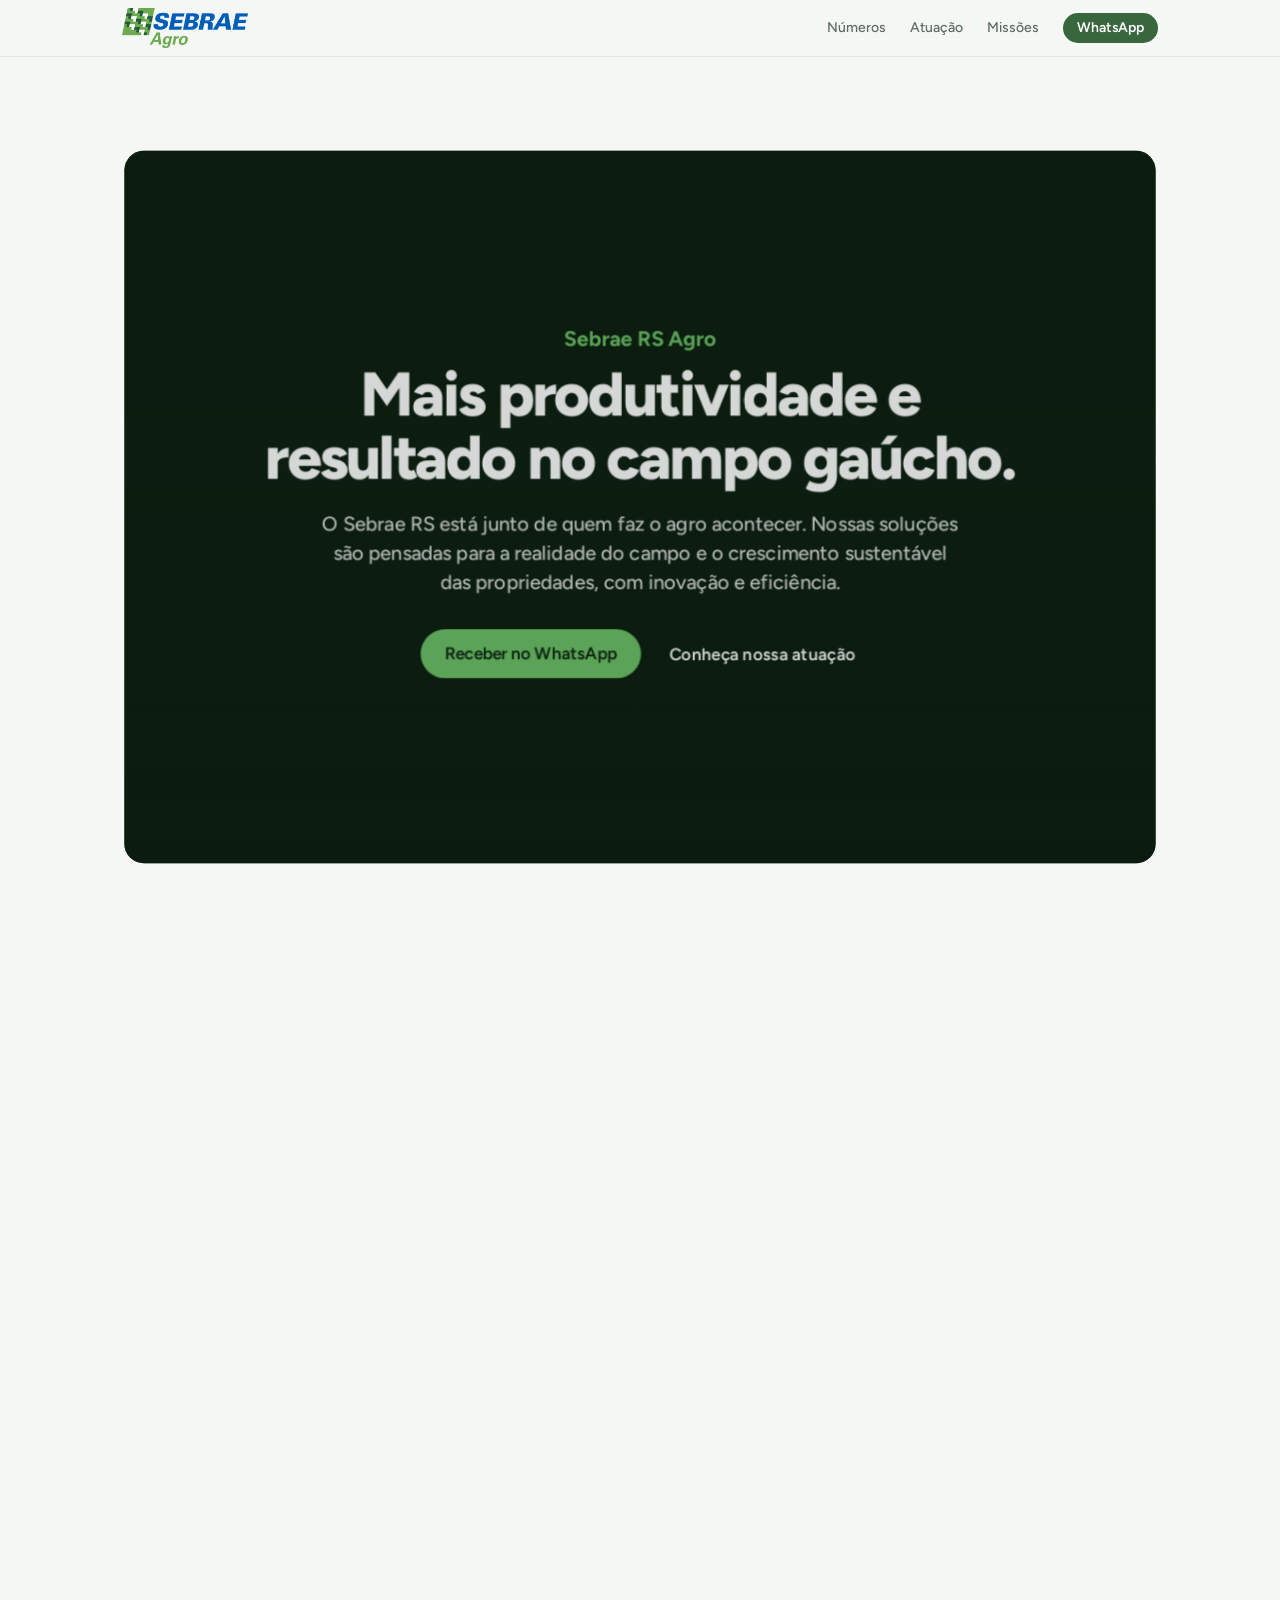
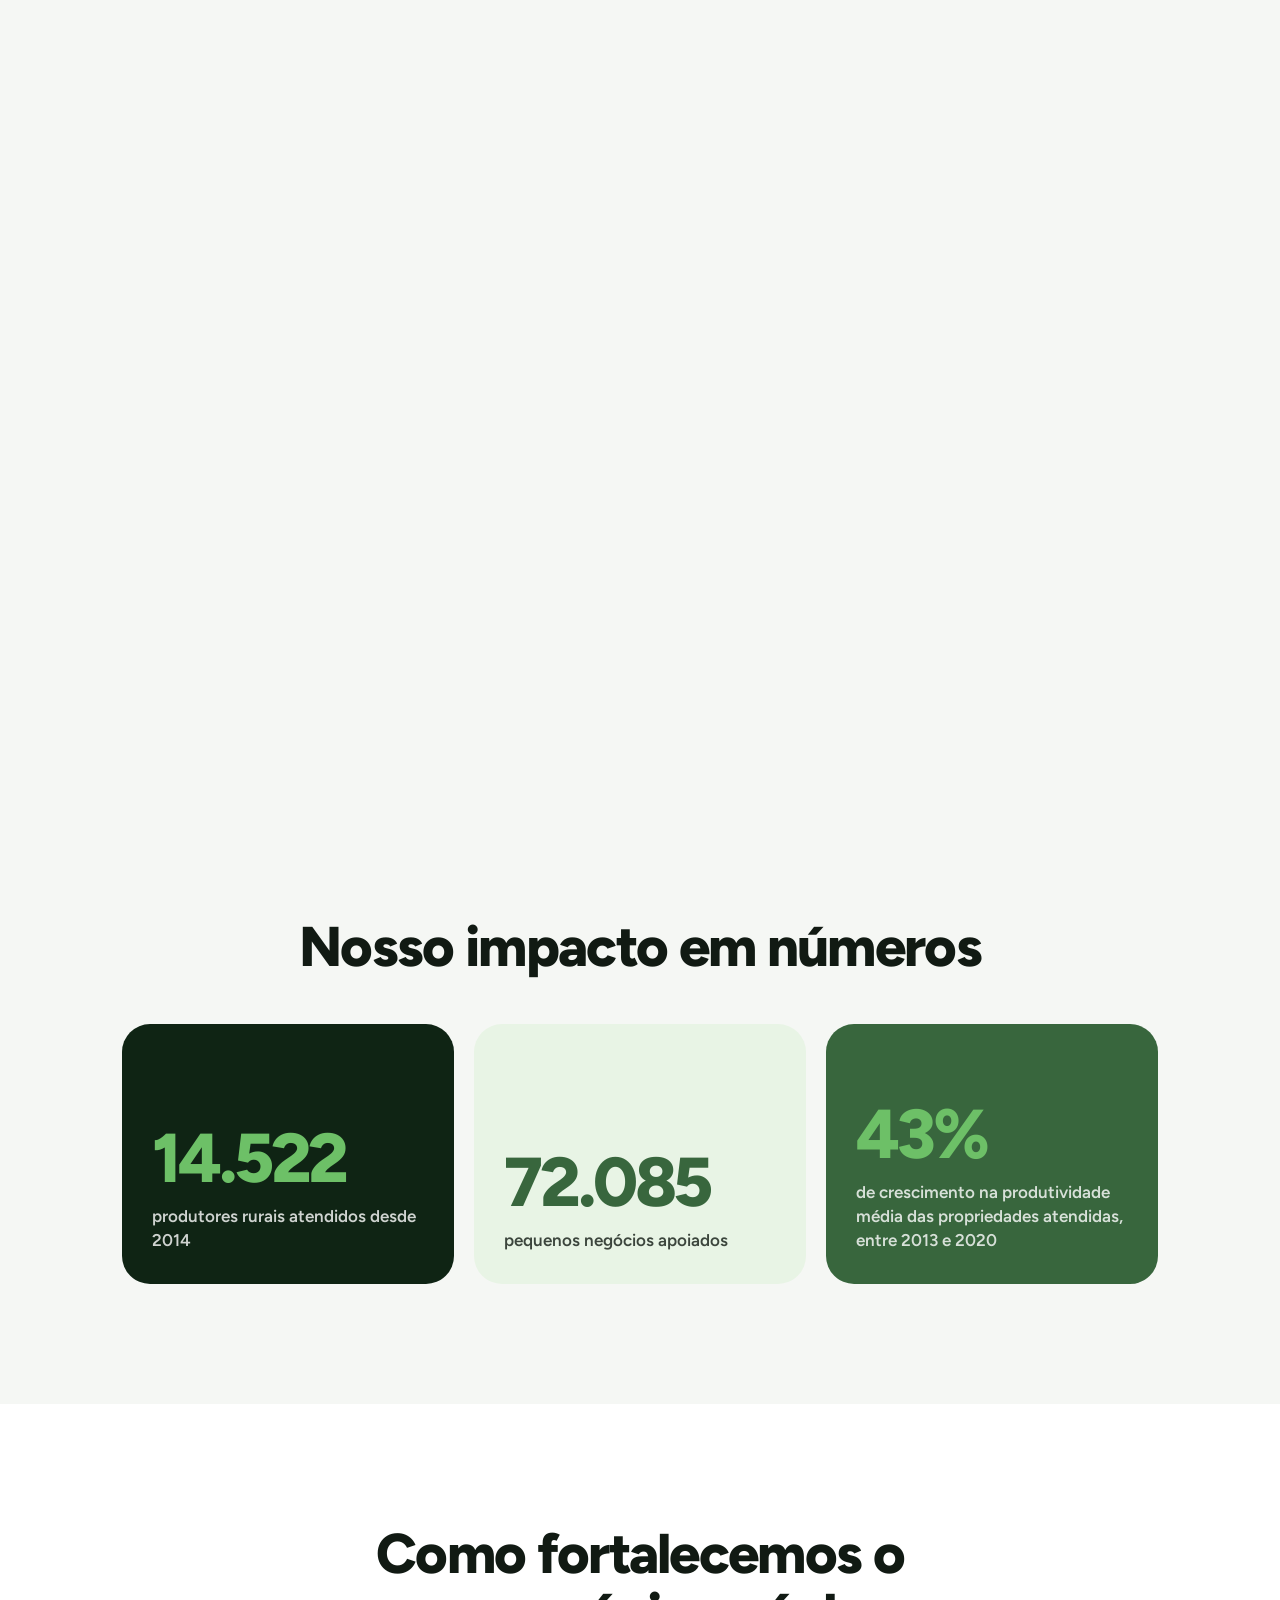
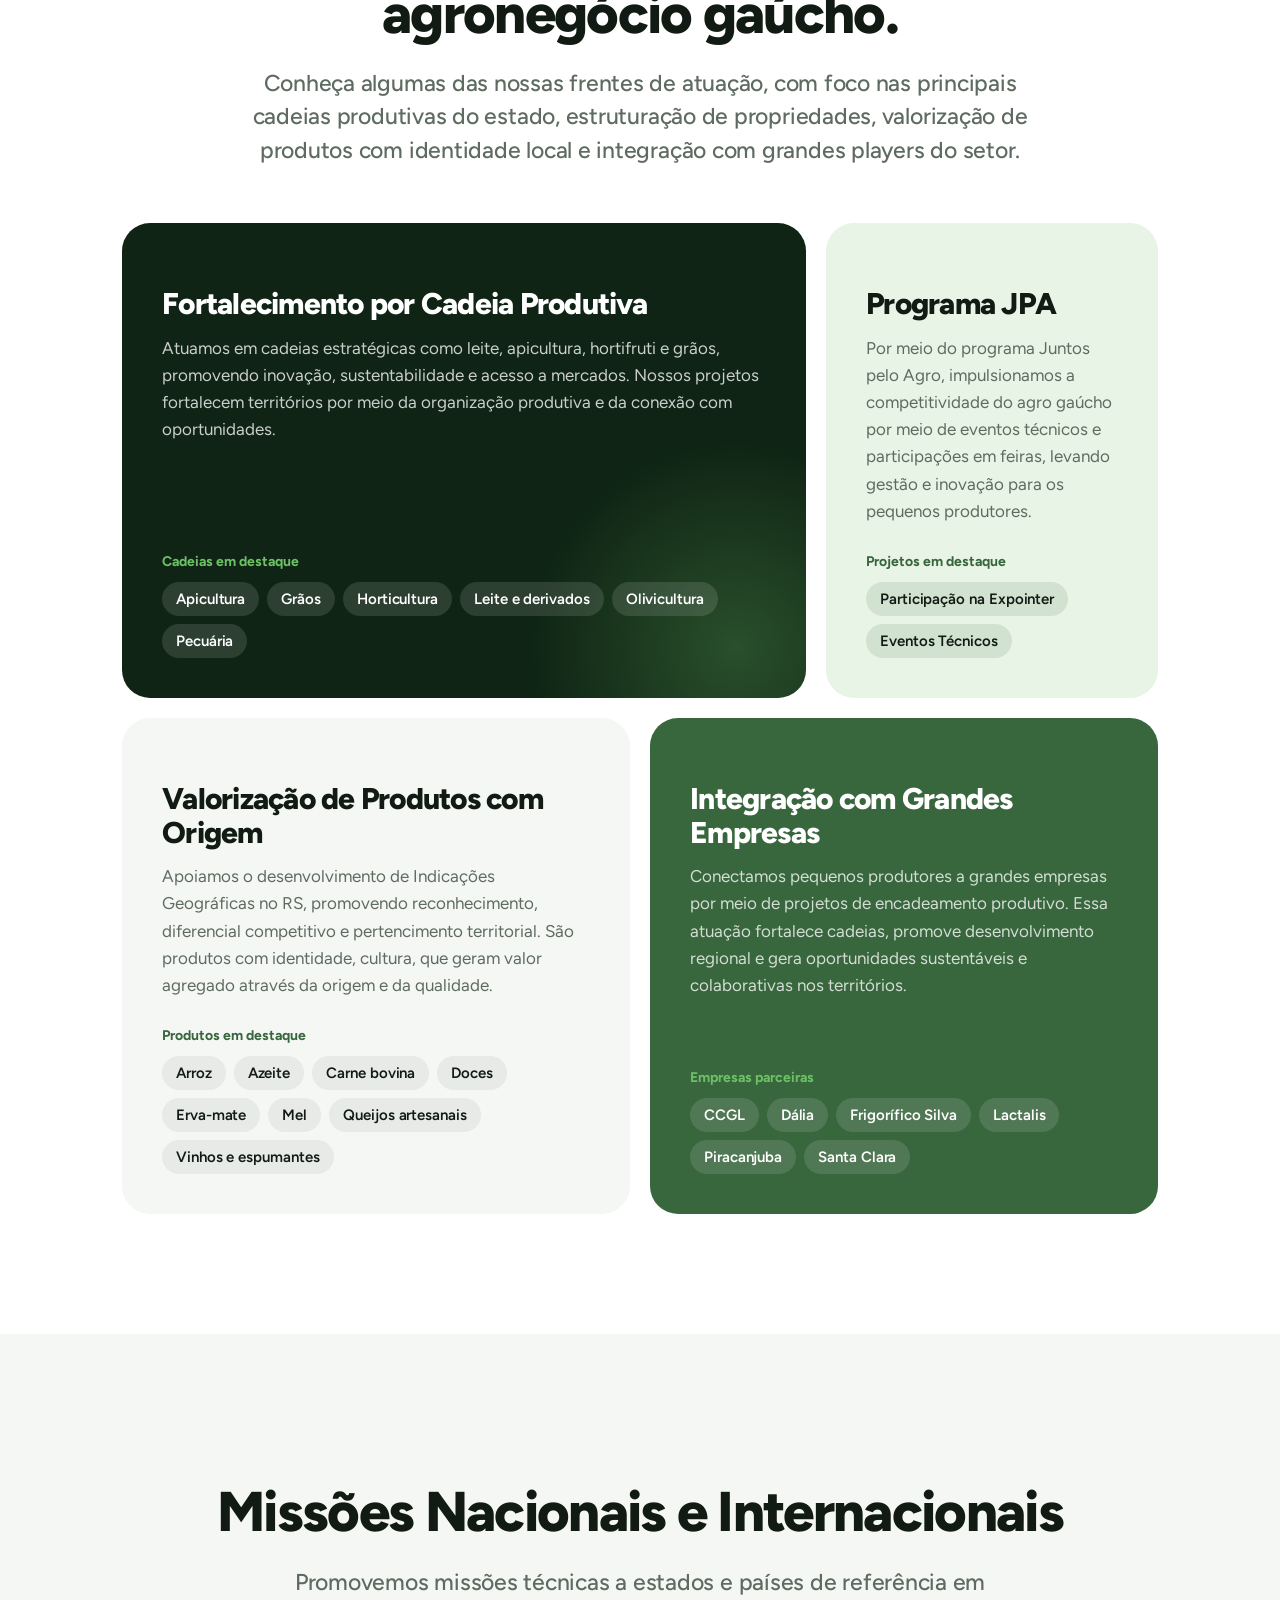
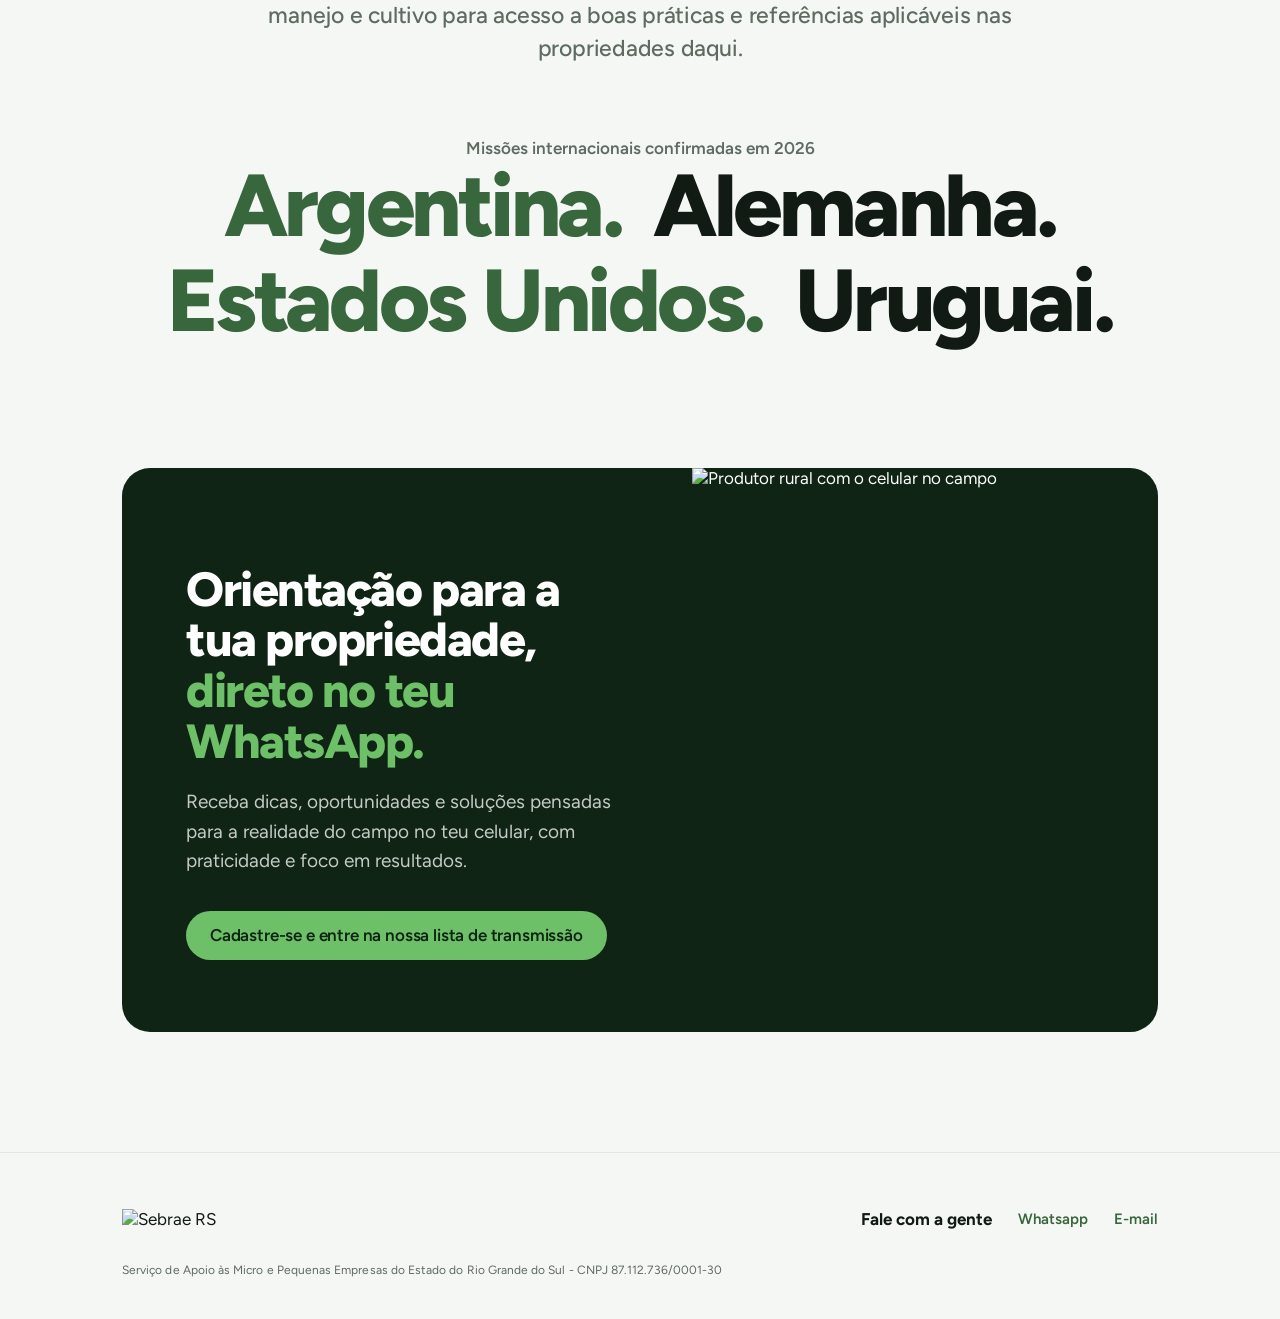
==== commit 081aa04a: "Add files via upload" ====
--- a/index.html
+++ b/index.html
@@ -5,6 +5,7 @@
   <meta name="viewport" content="width=device-width, initial-scale=1">
   <title>Sebrae RS Agro</title>
   <meta name="description" content="Mais produtividade e resultado no campo gaúcho. O Sebrae RS está junto de quem faz o agro acontecer.">
+  <link rel="icon" href="assets/img/sebrae-agro.png">
   <link rel="preconnect" href="https://fonts.googleapis.com">
   <link rel="stylesheet" href="https://cdn.jsdelivr.net/npm/@phosphor-icons/web@2.1.1/src/regular/style.css">
   <link rel="stylesheet" href="https://cdn.jsdelivr.net/npm/@phosphor-icons/web@2.1.1/src/fill/style.css">
@@ -16,7 +17,7 @@
   <!-- NAV LOCAL -->
   <nav class="agr-nav" aria-label="Navegação da página">
     <div class="agr-wrap agr-nav__in">
-      <span class="agr-nav__title">Sebrae RS Agro</span>
+      <a class="agr-nav__logo" href="#" aria-label="Sebrae RS Agro, voltar ao topo"><img src="assets/img/sebrae-agro.png" alt="Sebrae Agro" width="126" height="40"></a>
       <div class="agr-nav__links">
         <a href="#agr-numeros">Números</a>
         <a href="#agr-atuacao">Atuação</a>
@@ -55,7 +56,6 @@
   </header>
 
   <!-- NÚMEROS -->
-  <!-- TROCAR: preencher número e descrição de cada box com os dados das imagens agro_dados. Pode duplicar ou apagar boxes. -->
   <section class="agr-sec" id="agr-numeros">
     <div class="agr-wrap">
       <div class="agr-numbers__head agr-center agr-reveal">
@@ -64,19 +64,15 @@
       <div class="agr-stats">
         <article class="agr-stat agr-stat--deep agr-spot agr-spot--dark" data-agr-anim>
           <i class="ph ph-users-three agr-stat__icon" aria-hidden="true"></i>
-          <div><span class="agr-stat__num" data-agr-fold>00</span><p class="agr-stat__label">Descrição do dado 1</p></div>
+          <div><span class="agr-stat__num" data-agr-fold>14.522</span><p class="agr-stat__label">produtores rurais atendidos desde 2014</p></div>
         </article>
         <article class="agr-stat agr-stat--mint agr-spot" data-agr-anim data-delay=".22">
-          <i class="ph ph-plant agr-stat__icon" aria-hidden="true"></i>
-          <div><span class="agr-stat__num" data-agr-fold>00</span><p class="agr-stat__label">Descrição do dado 2</p></div>
+          <i class="ph ph-storefront agr-stat__icon" aria-hidden="true"></i>
+          <div><span class="agr-stat__num" data-agr-fold>72.085</span><p class="agr-stat__label">pequenos negócios apoiados</p></div>
         </article>
-        <article class="agr-stat agr-spot" data-agr-anim data-delay=".34">
-          <i class="ph ph-map-trifold agr-stat__icon" aria-hidden="true"></i>
-          <div><span class="agr-stat__num" data-agr-fold>00</span><p class="agr-stat__label">Descrição do dado 3</p></div>
-        </article>
-        <article class="agr-stat agr-stat--forest agr-spot agr-spot--dark" data-agr-anim data-delay=".46">
+        <article class="agr-stat agr-stat--forest agr-spot agr-spot--dark" data-agr-anim data-delay=".34">
           <i class="ph ph-chart-line-up agr-stat__icon" aria-hidden="true"></i>
-          <div><span class="agr-stat__num" data-agr-fold>00</span><p class="agr-stat__label">Descrição do dado 4</p></div>
+          <div><span class="agr-stat__num" data-agr-fold>43%</span><p class="agr-stat__label">de crescimento na produtividade média das propriedades atendidas, entre 2013 e 2020</p></div>
         </article>
       </div>
     </div>
--- a/assets/css/style.css
+++ b/assets/css/style.css
@@ -29,7 +29,7 @@
 .agr-wrap{width:100%;max-width:1080px;margin:0 auto;padding:0 22px}
 
 /* Tipografia */
-.agr-lp .agr-display{font-size:clamp(38px,6.4vw,76px) !important;line-height:1.02 !important;font-weight:800 !important;letter-spacing:-.035em;color:inherit !important}
+.agr-lp .agr-display{font-size:clamp(34px,4.8vw,64px) !important;line-height:1.02 !important;font-weight:800 !important;letter-spacing:-.035em;color:inherit !important}
 .agr-lp .agr-title{font-size:clamp(34px,5vw,56px) !important;line-height:1.06 !important;font-weight:800 !important;letter-spacing:-.03em;color:var(--agr-ink) !important}
 .agr-lp .agr-lead{font-size:clamp(18px,2vw,23px) !important;line-height:1.45 !important;font-weight:500 !important;letter-spacing:-.01em;color:var(--agr-muted) !important}
 .agr-lp .agr-kicker{font-size:clamp(18px,1.8vw,21px) !important;font-weight:700 !important;letter-spacing:-.01em;color:var(--agr-forest) !important;margin-bottom:12px}
@@ -60,7 +60,8 @@
   -webkit-backdrop-filter:saturate(180%) blur(20px);backdrop-filter:saturate(180%) blur(20px);
   border-bottom:1px solid rgba(17,26,19,.08)}
 .agr-nav__in{display:flex;align-items:center;justify-content:space-between;height:56px}
-.agr-lp .agr-nav__title{font-size:21px;font-weight:700;letter-spacing:-.02em;color:var(--agr-ink) !important}
+.agr-nav__logo{display:flex;align-items:center}
+.agr-lp .agr-nav__logo img{height:40px;width:auto}
 .agr-nav__links{display:flex;align-items:center;gap:24px}
 .agr-lp .agr-nav__links>a:not(.agr-btn){font-size:14px;font-weight:500;color:var(--agr-muted) !important;transition:color .2s}
 .agr-lp .agr-nav__links>a:not(.agr-btn):hover{color:var(--agr-ink) !important}
@@ -70,7 +71,7 @@
 .agr-xp__track{position:relative;width:100%;height:280vh}
 .agr-xp__stage{position:sticky;top:0;width:100%;height:100vh;overflow:hidden}
 .agr-xp__frame{position:absolute;inset:0;background:var(--agr-deep);
-  clip-path:inset(8% 5% 8% 5% round 28px);will-change:clip-path}
+  clip-path:inset(15% 14% 15% 14% round 28px);will-change:clip-path}
 .agr-xp__media{position:absolute;inset:0;width:100%;height:100% !important;object-fit:cover;
   transform:scale(1.2);transform-origin:center;will-change:transform;user-select:none;-webkit-user-drag:none}
 .agr-xp__shade{position:absolute;inset:0;pointer-events:none;
@@ -82,7 +83,7 @@
 .agr-xp__overlay{opacity:0;pointer-events:none}
 .agr-xp__title>div{max-width:780px}
 .agr-lp .agr-xp__title .agr-kicker{color:var(--agr-green) !important}
-.agr-lp .agr-xp__title .agr-lead{color:rgba(255,255,255,.84) !important;max-width:680px;margin:22px auto 0}
+.agr-lp .agr-xp__title .agr-lead{color:rgba(255,255,255,.84) !important;max-width:640px;margin:20px auto 0;font-size:clamp(16px,1.6vw,20px) !important}
 .agr-lp .agr-xp__title .agr-link{color:#fff !important}
 .agr-xp__ctas{display:flex;align-items:center;justify-content:center;gap:28px;flex-wrap:wrap;margin-top:32px}
 .agr-lp .agr-xp__overlay .agr-title{color:#fff !important;max-width:820px}
@@ -107,7 +108,7 @@
 
 /* ---------- NÚMEROS (FoldText) ---------- */
 .agr-numbers__head{margin-bottom:48px}
-.agr-stats{display:grid;grid-template-columns:repeat(4,1fr);gap:20px}
+.agr-stats{display:grid;grid-template-columns:repeat(3,1fr);gap:20px}
 .agr-stat{border-radius:var(--agr-radius);padding:36px 30px 32px;min-height:260px;display:flex;flex-direction:column;justify-content:space-between;background:var(--agr-surface)}
 .agr-stat--deep{background:var(--agr-deep);color:#fff}
 .agr-stat--mint{background:var(--agr-mint)}
@@ -200,7 +201,6 @@
 
 /* Responsivo */
 @media (max-width:1024px){
-  .agr-stats{grid-template-columns:1fr 1fr}
   .agr-bento{grid-template-columns:1fr 1fr}
   .agr-tile--a,.agr-tile--d{grid-column:1 / -1}
   .agr-tile--b,.agr-tile--c{grid-column:span 1}
@@ -210,13 +210,14 @@
 @media (max-width:767px){
   .agr-wrap{padding:0 16px}
   .agr-nav__links>a:not(.agr-btn){display:none}
-  .agr-xp__frame{clip-path:inset(6% 3% 6% 3% round 24px)}
-  .agr-xp__overlay,.agr-xp__title{padding:0 9%}
-  .agr-lp .agr-xp__title .agr-lead,.agr-lp .agr-xp__overlay .agr-lead{font-size:17px !important}
+  .agr-xp__frame{clip-path:inset(10% 6% 10% 6% round 24px)}
+  .agr-xp__overlay{padding:0 9%}
+  .agr-lp .agr-xp__title .agr-lead,.agr-lp .agr-xp__overlay .agr-lead{font-size:16px !important}
+  .agr-lp .agr-xp__title .agr-kicker{display:none}
   .agr-xp__ctas{flex-direction:column;gap:16px;margin-top:26px}
   .agr-sec{padding:80px 0}
   .agr-sec--tight{padding-top:0}
-  .agr-stats{gap:14px}
+  .agr-stats{grid-template-columns:1fr;gap:14px}
   .agr-stat{min-height:200px;padding:26px 22px}
   .agr-stat__num{margin-top:28px}
   .agr-bento{grid-template-columns:1fr;gap:14px}
@@ -226,7 +227,4 @@
   .agr-lp .agr-wpp .agr-btn{white-space:normal;text-align:left}
   .agr-foot__top{flex-direction:column;align-items:flex-start}
 }
-@media (max-width:480px){
-  .agr-stats{grid-template-columns:1fr}
-}
 body{margin:0}
